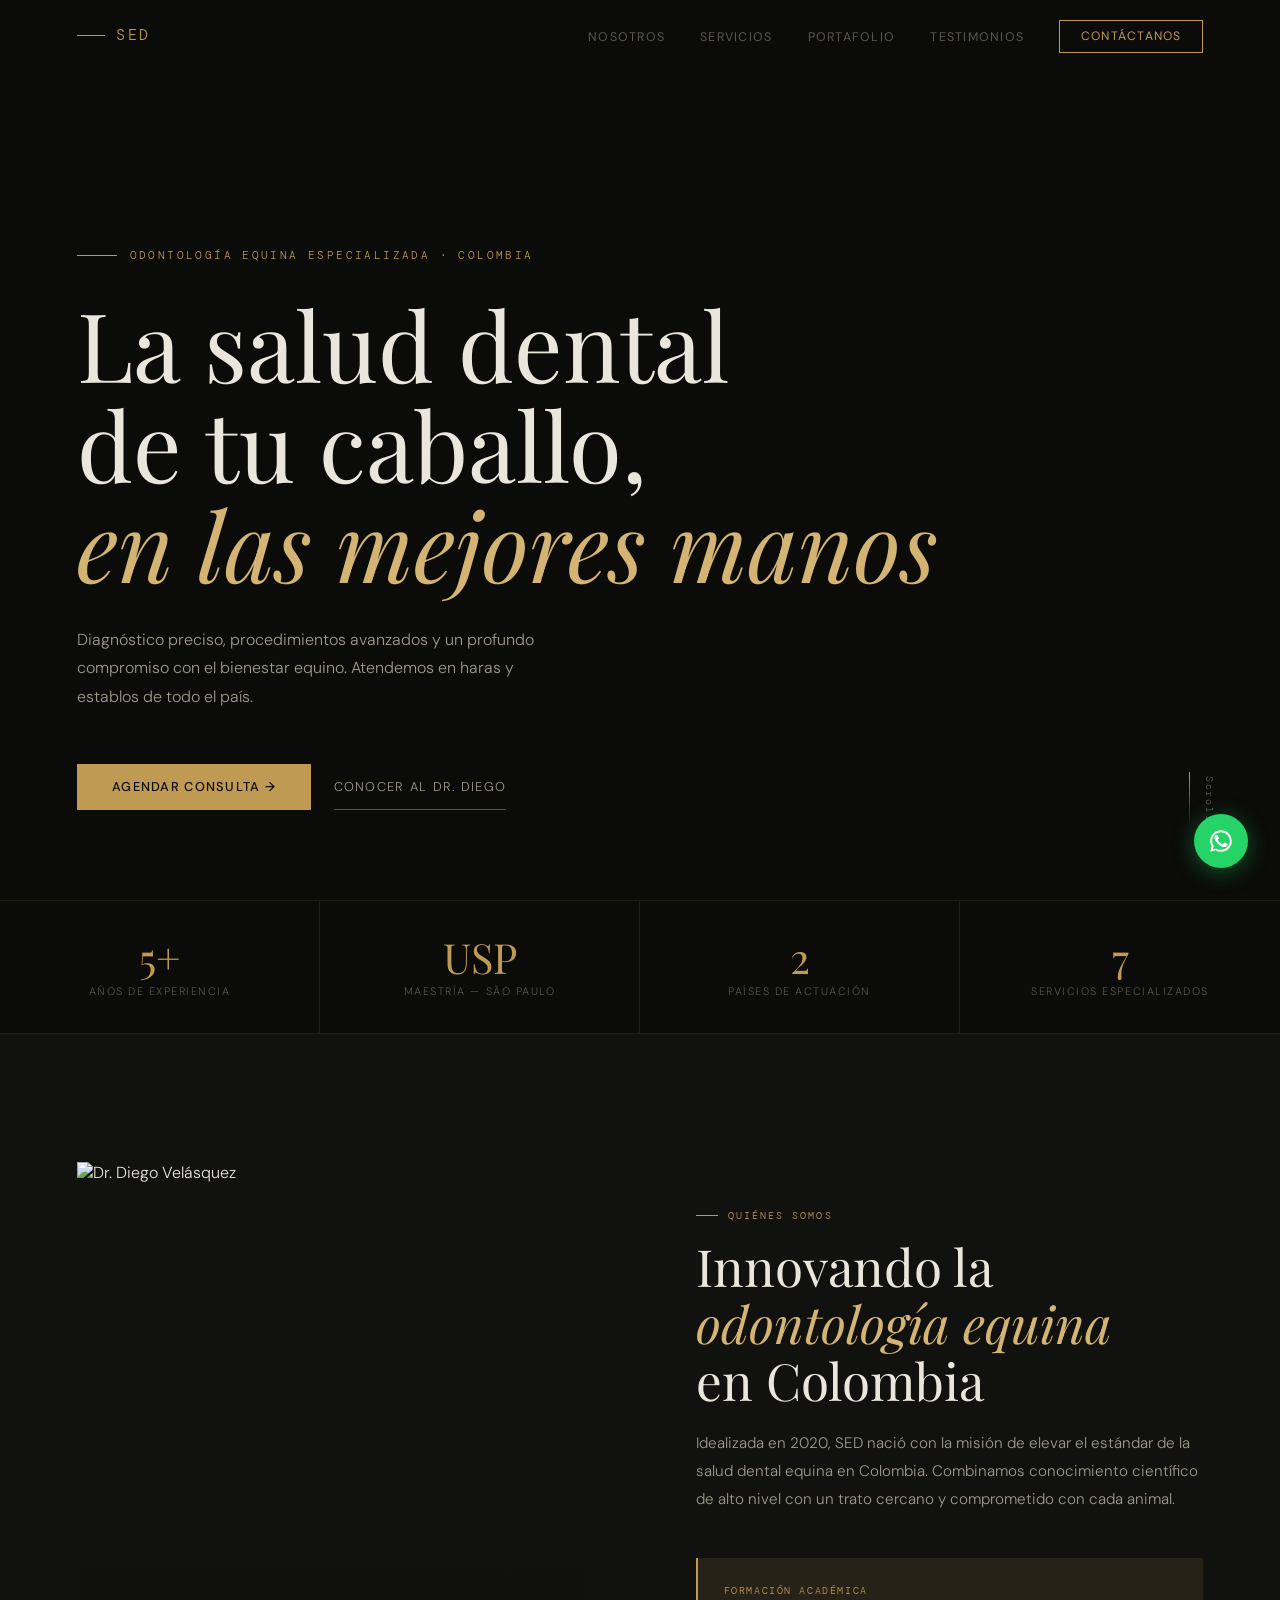
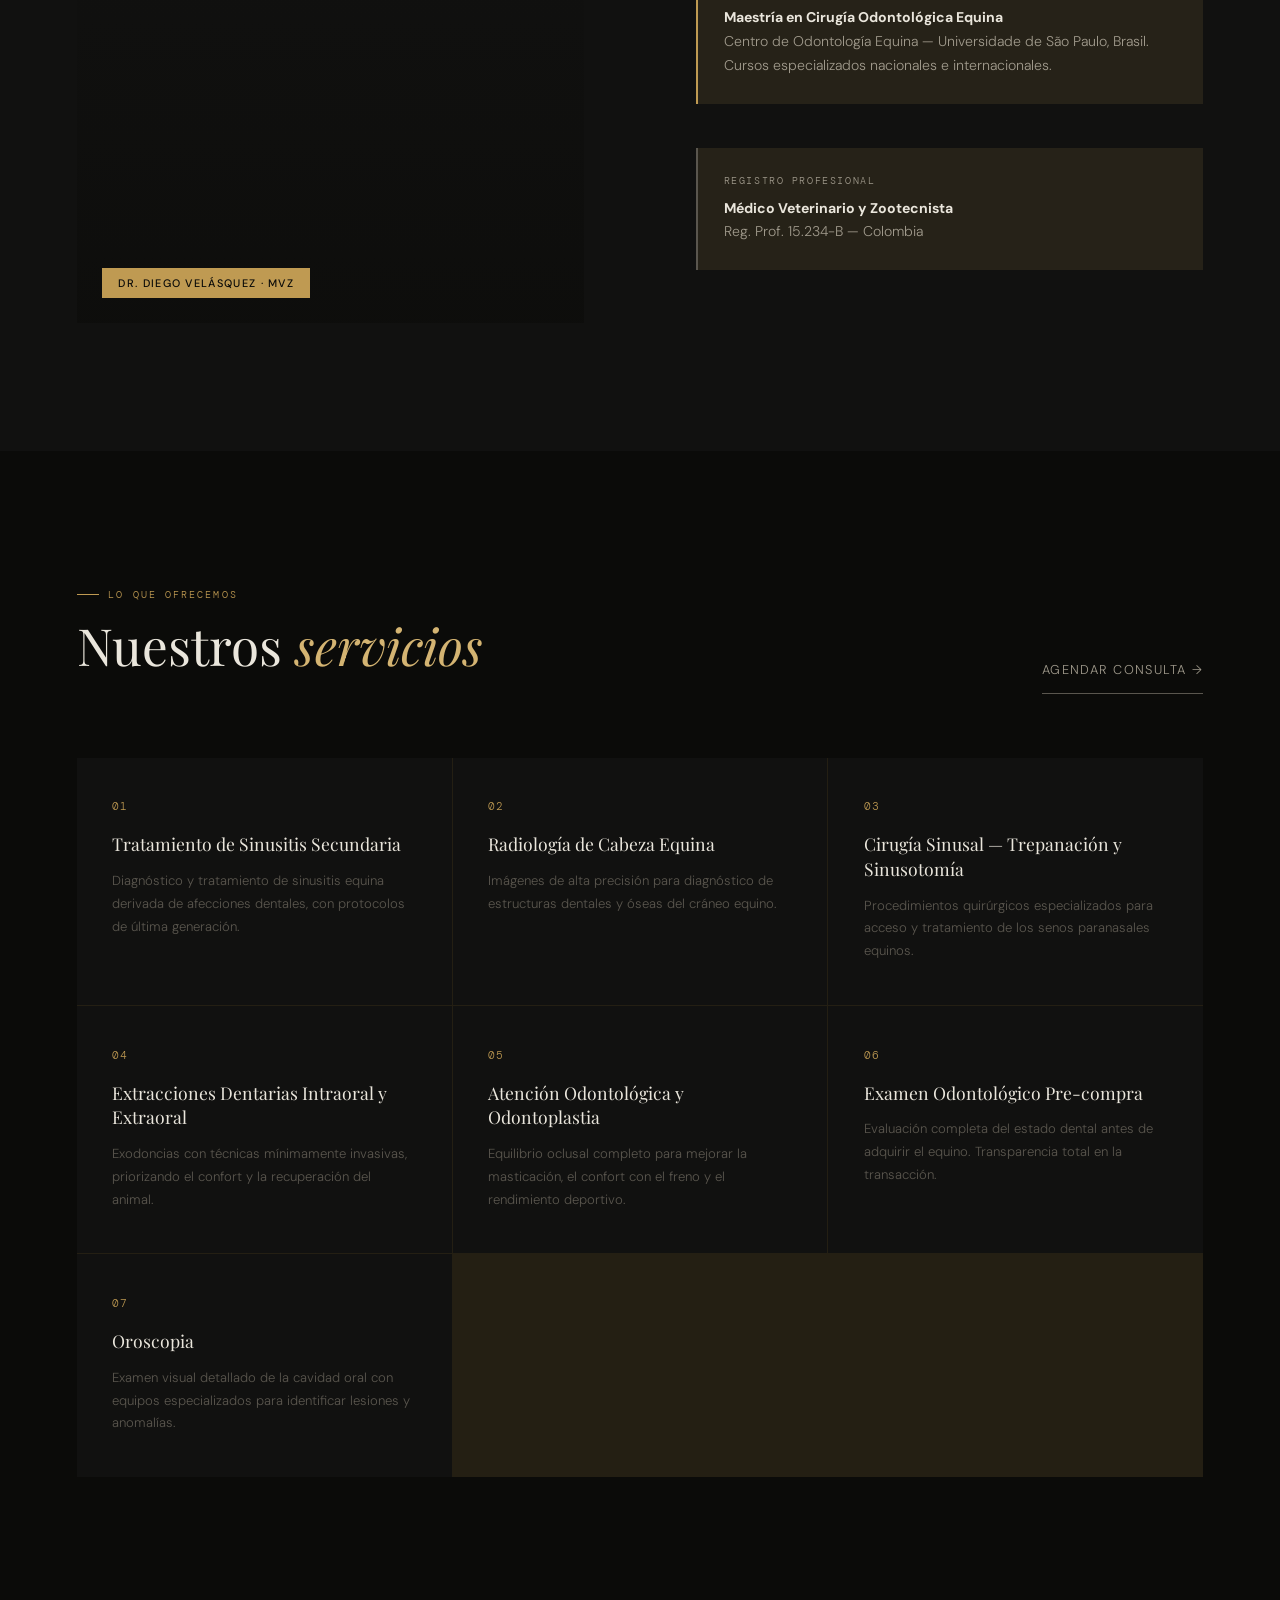
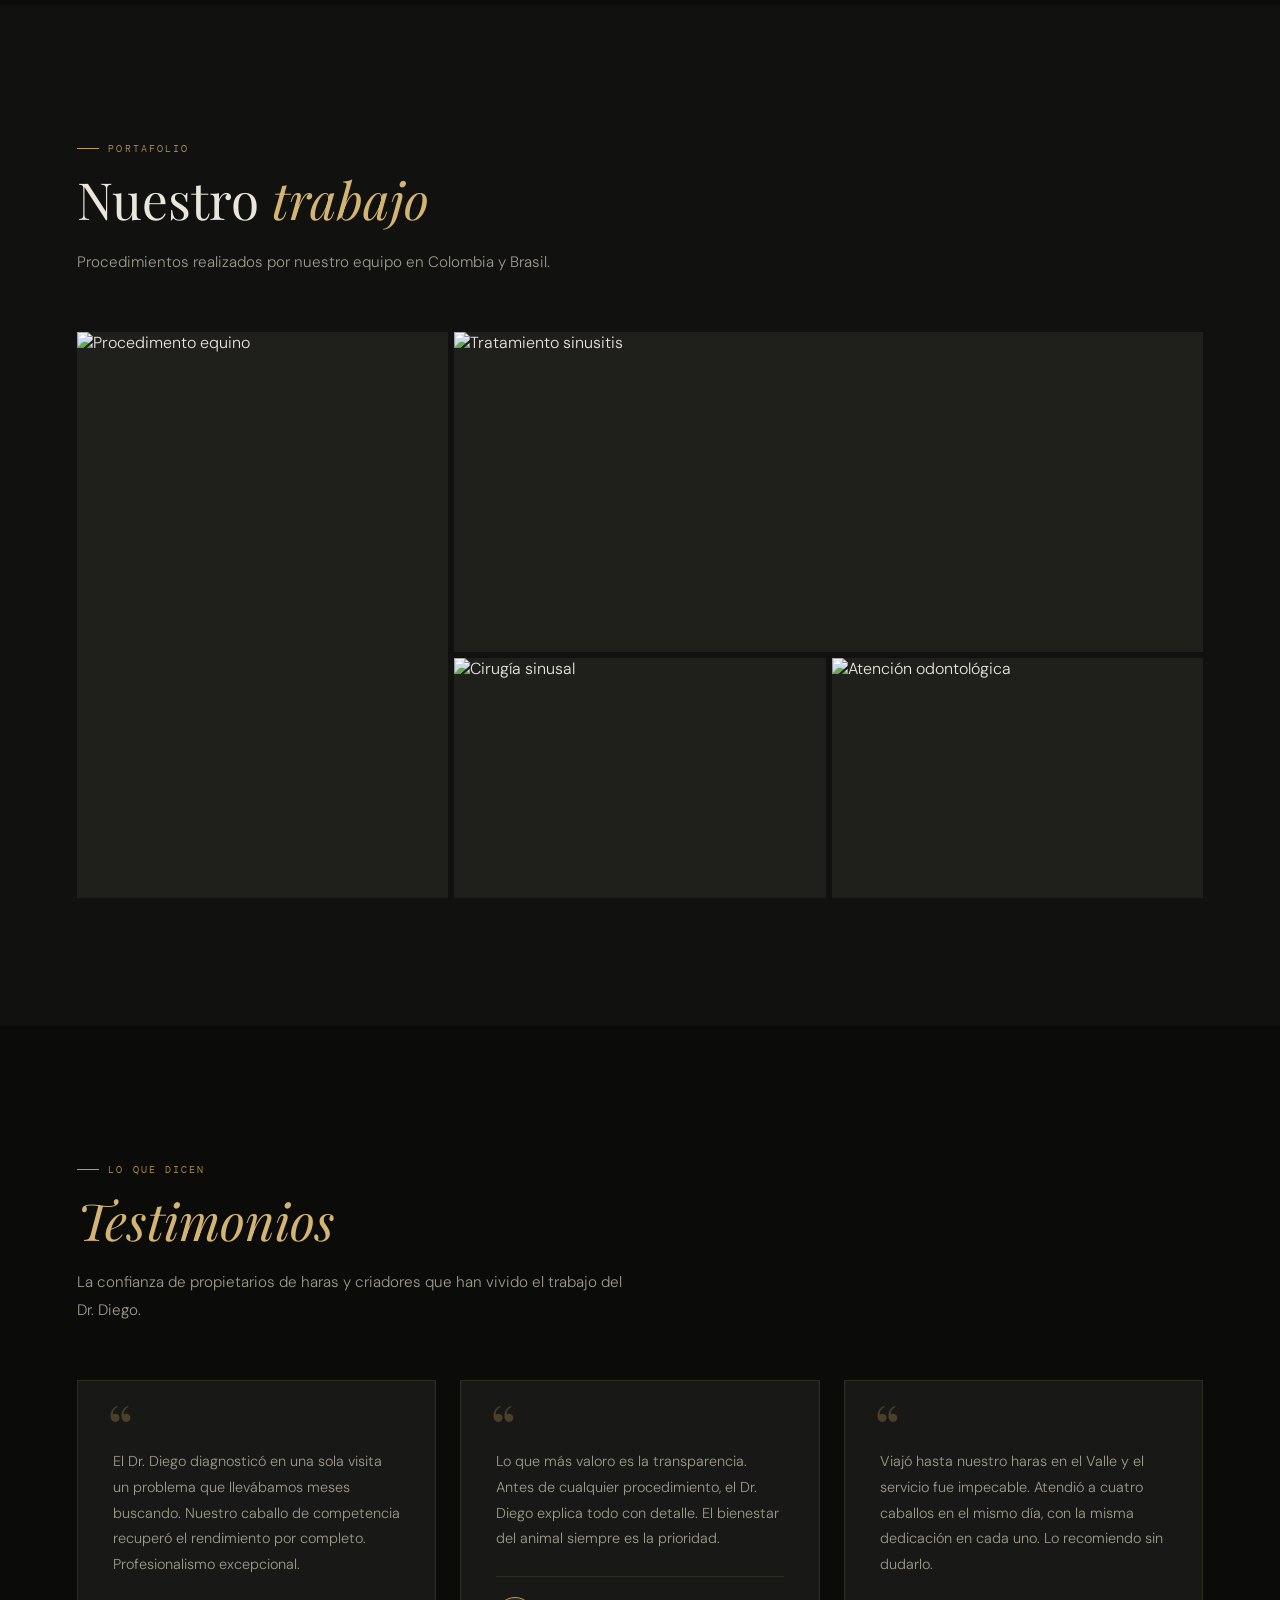
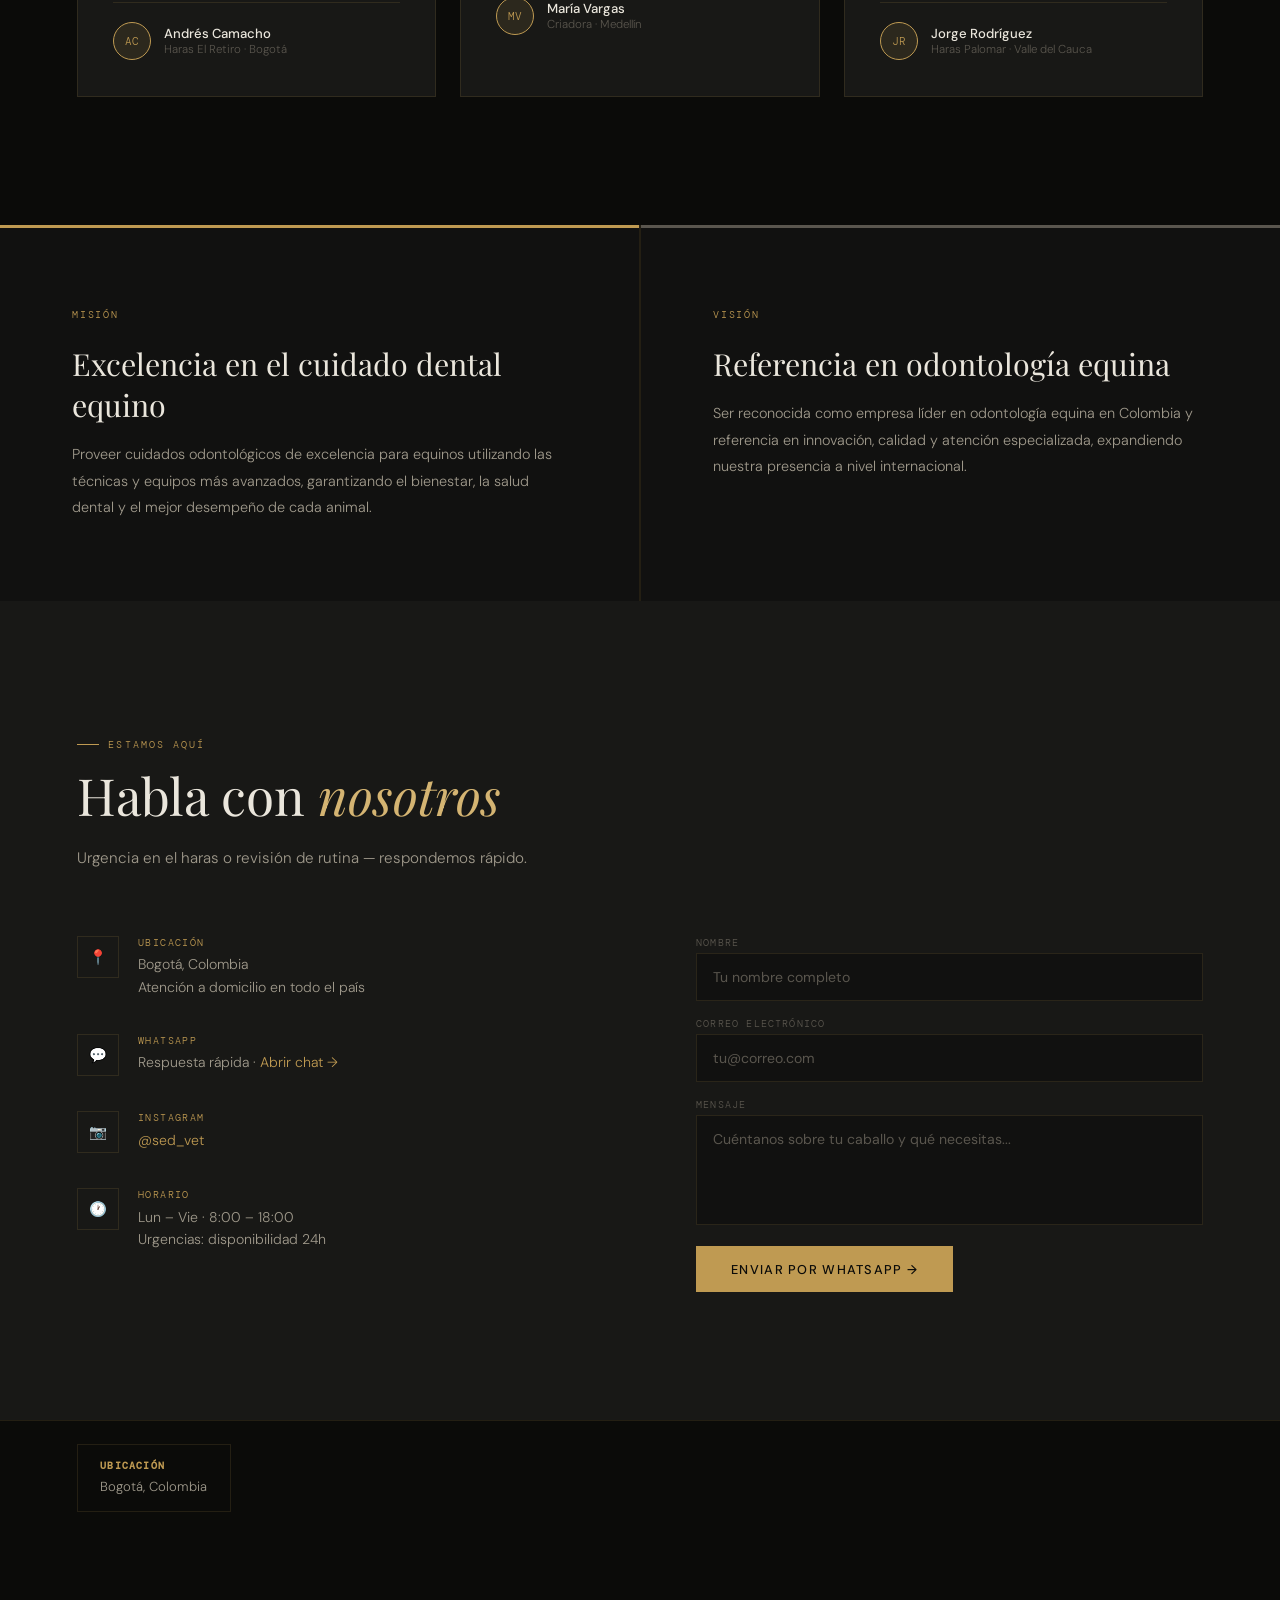
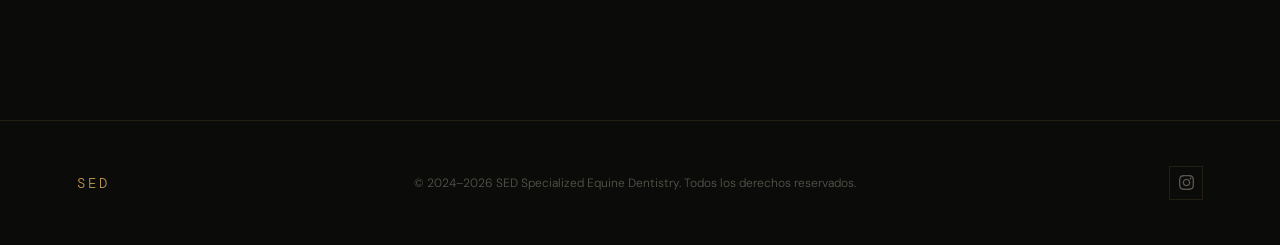
==== index.html.html @ 13134046 "Add files via upload" ====
<!DOCTYPE html>
<html lang="es">
<head>
<meta charset="UTF-8">
<meta name="viewport" content="width=device-width, initial-scale=1.0">
<title>SED | Odontología Equina Especializada en Colombia</title>
<meta name="description" content="SED Specialized Equine Dentistry — líderes en odontología equina en Colombia. Dr. Diego Velásquez, Maestría en Cirugía Odontológica Equina, USP.">
<link rel="preconnect" href="https://fonts.googleapis.com">
<link href="https://fonts.googleapis.com/css2?family=Playfair+Display:ital,wght@0,400;0,500;1,400;1,500&family=DM+Sans:wght@300;400;500&family=DM+Mono:wght@400&display=swap" rel="stylesheet">
<style>
*,*::before,*::after{margin:0;padding:0;box-sizing:border-box}
:root{
  --gold:#BF9A52;
  --gold-light:#D4B472;
  --gold-pale:rgba(191,154,82,0.12);
  --gold-pale2:rgba(191,154,82,0.06);
  --dark:#0B0B09;
  --dark2:#111110;
  --dark3:#181816;
  --dark4:#1F1F1C;
  --ink:#EAE6DC;
  --ink-mid:#A09A8C;
  --ink-dim:#5A564E;
  --line:rgba(191,154,82,0.14);
}
html{scroll-behavior:smooth}
body{background:var(--dark);color:var(--ink);font-family:'DM Sans',sans-serif;font-weight:300;overflow-x:hidden}
::-webkit-scrollbar{width:3px}
::-webkit-scrollbar-track{background:var(--dark)}
::-webkit-scrollbar-thumb{background:var(--gold)}

/* NAV */
nav{position:fixed;top:0;left:0;right:0;z-index:100;display:flex;align-items:center;justify-content:space-between;padding:0 6vw;height:70px;transition:all .4s}
nav.scrolled{background:rgba(11,11,9,.96);border-bottom:1px solid var(--line)}
.nav-logo{font-family:'DM Mono',monospace;font-size:.95rem;letter-spacing:.18em;color:var(--gold);text-decoration:none;display:flex;align-items:center;gap:.7rem}
.nav-logo::before{content:'';width:28px;height:1px;background:var(--gold)}
.nav-links{display:flex;gap:2.2rem;list-style:none}
.nav-links a{text-decoration:none;color:var(--ink-dim);font-size:.78rem;letter-spacing:.1em;text-transform:uppercase;font-weight:400;transition:color .2s;position:relative}
.nav-links a:hover{color:var(--ink)}
.nav-cta{border:1px solid var(--gold);color:var(--gold)!important;padding:.45rem 1.3rem;font-size:.76rem!important}
.nav-cta:hover{background:var(--gold)!important;color:var(--dark)!important}

/* HERO */
#hero{min-height:100vh;display:flex;flex-direction:column;justify-content:flex-end;padding:0 6vw 10vh;position:relative;overflow:hidden}
.hero-bg{position:absolute;inset:0;background:
  linear-gradient(to bottom,rgba(11,11,9,.2) 0%,rgba(11,11,9,.55) 50%,var(--dark) 100%),
  url('https://images.unsplash.com/photo-1553284965-83fd3e82fa5a?w=1800&q=80') center/cover no-repeat}
.hero-eyebrow{display:flex;align-items:center;gap:.8rem;font-family:'DM Mono',monospace;font-size:.68rem;letter-spacing:.22em;text-transform:uppercase;color:var(--gold);margin-bottom:2rem;opacity:0;animation:up .9s .3s forwards}
.hero-eyebrow span{width:40px;height:1px;background:var(--gold)}
.hero-h1{font-family:'Playfair Display',serif;font-size:clamp(3.2rem,7.5vw,7rem);font-weight:400;line-height:1.04;color:var(--ink);margin-bottom:2rem;opacity:0;animation:up .9s .5s forwards}
.hero-h1 em{font-style:italic;color:var(--gold-light)}
.hero-p{max-width:480px;font-size:1rem;color:var(--ink-mid);line-height:1.8;margin-bottom:3.2rem;font-weight:300;opacity:0;animation:up .9s .7s forwards}
.hero-btns{display:flex;gap:1.4rem;align-items:center;opacity:0;animation:up .9s .9s forwards}
.btn-fill{display:inline-flex;align-items:center;gap:.6rem;background:var(--gold);color:var(--dark);padding:.9rem 2.2rem;font-size:.8rem;letter-spacing:.1em;text-transform:uppercase;font-weight:500;text-decoration:none;transition:background .2s,transform .2s}
.btn-fill:hover{background:var(--gold-light);transform:translateY(-2px)}
.btn-line{color:var(--ink-mid);font-size:.8rem;letter-spacing:.1em;text-transform:uppercase;text-decoration:none;padding:.9rem 0;border-bottom:1px solid var(--ink-dim);transition:color .2s,border-color .2s}
.btn-line:hover{color:var(--gold);border-color:var(--gold)}
.hero-index{position:absolute;right:5vw;bottom:8vh;display:flex;flex-direction:column;align-items:center;gap:.8rem;font-family:'DM Mono',monospace;font-size:.6rem;letter-spacing:.18em;color:var(--ink-dim);writing-mode:vertical-rl;opacity:0;animation:fade 1s 1.3s forwards}
.hero-index::after{content:'';width:1px;height:56px;background:linear-gradient(to bottom,var(--gold),transparent)}

/* STATS */
.stats{display:grid;grid-template-columns:repeat(4,1fr);border-top:1px solid var(--line);border-bottom:1px solid var(--line)}
.stat{padding:2.2rem 2rem;border-right:1px solid var(--line);text-align:center;transition:background .3s}
.stat:last-child{border-right:none}
.stat:hover{background:var(--dark3)}
.stat-n{font-family:'Playfair Display',serif;font-size:2.6rem;font-weight:400;color:var(--gold);line-height:1;margin-bottom:.4rem}
.stat-l{font-size:.68rem;letter-spacing:.14em;text-transform:uppercase;color:var(--ink-dim)}

/* SECTION UTIL */
.tag{display:inline-flex;align-items:center;gap:.6rem;font-family:'DM Mono',monospace;font-size:.65rem;letter-spacing:.2em;text-transform:uppercase;color:var(--gold);margin-bottom:1rem}
.tag::before{content:'';width:22px;height:1px;background:var(--gold)}
.title{font-family:'Playfair Display',serif;font-size:clamp(2rem,4vw,3.4rem);font-weight:400;line-height:1.12;color:var(--ink);margin-bottom:1.2rem}
.title em{font-style:italic;color:var(--gold-light)}
.body-text{font-size:.95rem;color:var(--ink-mid);line-height:1.85;max-width:560px}

/* SOBRE */
#sobre{display:grid;grid-template-columns:1fr 1fr;gap:7rem;align-items:center;padding:8rem 6vw;background:var(--dark2)}
.img-frame{position:relative;aspect-ratio:2/3;overflow:hidden}
.img-frame img{width:100%;height:100%;object-fit:cover;filter:saturate(80%);transition:transform .7s,filter .7s}
.img-frame:hover img{transform:scale(1.04);filter:saturate(100%)}
.img-frame::after{content:'';position:absolute;inset:0;background:linear-gradient(to top,rgba(11,11,9,.6),transparent 55%)}
.img-badge{position:absolute;bottom:1.6rem;left:1.6rem;z-index:1;background:var(--gold);color:var(--dark);padding:.5rem 1rem;font-size:.68rem;font-weight:500;letter-spacing:.12em;text-transform:uppercase}
.sobre-text{padding:1rem 0}
.cred{margin-top:2.8rem;padding:1.6rem;border-left:2px solid var(--gold);background:var(--gold-pale);margin-bottom:1rem}
.cred-label{font-family:'DM Mono',monospace;font-size:.62rem;letter-spacing:.16em;text-transform:uppercase;color:var(--gold);margin-bottom:.6rem}
.cred p{font-size:.88rem;color:var(--ink-mid);line-height:1.7}
.cred strong{color:var(--ink)}

/* SERVIÇOS */
#servicios{padding:8rem 6vw;background:var(--dark)}
.srv-head{display:flex;justify-content:space-between;align-items:flex-end;margin-bottom:4rem;flex-wrap:wrap;gap:2rem}
.srv-grid{display:grid;grid-template-columns:repeat(3,1fr);gap:1px;background:var(--line)}
.srv-card{background:var(--dark2);padding:2.6rem 2.2rem;position:relative;overflow:hidden;cursor:default;transition:background .3s}
.srv-card:hover{background:var(--dark3)}
.srv-card::before{content:'';position:absolute;top:0;left:0;right:0;height:1px;background:linear-gradient(to right,var(--gold),transparent);transform:scaleX(0);transform-origin:left;transition:transform .5s}
.srv-card:hover::before{transform:scaleX(1)}
.srv-num{font-family:'DM Mono',monospace;font-size:.7rem;color:var(--gold);margin-bottom:1.2rem;letter-spacing:.12em}
.srv-name{font-family:'Playfair Display',serif;font-size:1.1rem;font-weight:400;color:var(--ink);line-height:1.4;margin-bottom:.8rem}
.srv-desc{font-size:.82rem;color:var(--ink-dim);line-height:1.75}

/* GALERIA */
#galeria{padding:8rem 6vw;background:var(--dark2)}
.gal-grid{display:grid;grid-template-columns:repeat(3,1fr);grid-template-rows:320px 240px;gap:6px;margin-top:3.5rem}
.g1{grid-column:span 1;grid-row:span 2}
.g2{grid-column:span 2}
.g3{grid-column:span 1}
.g4{grid-column:span 1}
.g5{display:none}
.gal-item{overflow:hidden;position:relative;background:var(--dark4)}
.gal-item img{width:100%;height:100%;object-fit:cover;filter:saturate(75%);transition:transform .7s,filter .7s}
.gal-item:hover img{transform:scale(1.06);filter:saturate(100%)}
.gal-item::after{content:'';position:absolute;inset:0;background:linear-gradient(to top,rgba(11,11,9,.35),transparent 60%);opacity:0;transition:opacity .4s}
.gal-item:hover::after{opacity:1}

/* DEPOIMENTOS */
#testimonios{padding:8rem 6vw;background:var(--dark)}
.testi-grid{display:grid;grid-template-columns:repeat(3,1fr);gap:1.5rem;margin-top:3.5rem}
.testi-card{background:var(--dark3);border:1px solid var(--line);padding:2.2rem;position:relative}
.testi-card::before{content:'\201C';font-family:'Playfair Display',serif;font-size:4rem;color:var(--gold);opacity:.3;position:absolute;top:.8rem;left:1.8rem;line-height:1}
.testi-text{font-size:.9rem;color:var(--ink-mid);line-height:1.8;margin-bottom:1.5rem;padding-top:2rem}
.testi-author{display:flex;align-items:center;gap:.8rem;border-top:1px solid var(--line);padding-top:1.2rem}
.testi-avatar{width:38px;height:38px;border-radius:50%;background:var(--gold-pale);border:1px solid var(--gold);display:flex;align-items:center;justify-content:center;font-family:'DM Mono',monospace;font-size:.7rem;color:var(--gold);flex-shrink:0}
.testi-name{font-size:.82rem;color:var(--ink);font-weight:500}
.testi-role{font-size:.72rem;color:var(--ink-dim)}

/* MISSÃO VISÃO */
#mision{display:grid;grid-template-columns:1fr 1fr;gap:2px;background:var(--line)}
.mv{padding:5rem 4.5rem;background:var(--dark2)}
.mv-tag{font-family:'DM Mono',monospace;font-size:.62rem;letter-spacing:.18em;text-transform:uppercase;color:var(--gold);margin-bottom:1.4rem}
.mv-title{font-family:'Playfair Display',serif;font-size:1.9rem;font-weight:400;color:var(--ink);margin-bottom:1rem}
.mv-text{font-size:.9rem;color:var(--ink-mid);line-height:1.85}
.mv:first-child{border-top:3px solid var(--gold)}
.mv:last-child{border-top:3px solid var(--ink-dim)}

/* CONTATO */
#contacto{padding:8rem 6vw;background:var(--dark3)}
.contact-grid{display:grid;grid-template-columns:1fr 1fr;gap:7rem;margin-top:4rem}
.ci-list{display:flex;flex-direction:column;gap:2.2rem}
.ci{display:flex;gap:1.2rem;align-items:flex-start}
.ci-icon{width:42px;height:42px;flex-shrink:0;border:1px solid var(--line);display:flex;align-items:center;justify-content:center;font-size:.9rem}
.ci-label{font-family:'DM Mono',monospace;font-size:.62rem;letter-spacing:.14em;text-transform:uppercase;color:var(--gold);margin-bottom:.3rem}
.ci-val{font-size:.88rem;color:var(--ink-mid);line-height:1.6}
.ci-val a{color:var(--gold);text-decoration:none}
.cf{display:flex;flex-direction:column;gap:1rem}
.fl{font-family:'DM Mono',monospace;font-size:.62rem;letter-spacing:.12em;text-transform:uppercase;color:var(--ink-dim);margin-bottom:.3rem;display:block}
input.fi,textarea.ft{width:100%;background:var(--dark2);border:1px solid var(--line);color:var(--ink);font-family:'DM Sans',sans-serif;font-size:.88rem;padding:.85rem 1rem;outline:none;transition:border-color .2s;resize:none}
input.fi:focus,textarea.ft:focus{border-color:var(--gold)}
textarea.ft{min-height:110px}
::placeholder{color:var(--ink-dim)}

/* MAPA */
.mapa{height:300px;overflow:hidden;position:relative;border-top:1px solid var(--line)}
.mapa iframe{width:100%;height:100%;border:none;filter:grayscale(90%) invert(90%) contrast(80%)}
.mapa-card{position:absolute;top:1.4rem;left:6vw;background:var(--dark);border:1px solid var(--line);padding:.9rem 1.4rem}
.mapa-card strong{font-family:'DM Mono',monospace;font-size:.62rem;letter-spacing:.12em;text-transform:uppercase;color:var(--gold);display:block;margin-bottom:.2rem}
.mapa-card span{font-size:.82rem;color:var(--ink-mid)}

/* FOOTER */
footer{background:var(--dark);border-top:1px solid var(--line);padding:2.8rem 6vw;display:flex;align-items:center;justify-content:space-between;flex-wrap:wrap;gap:1.5rem}
.ft-logo{font-family:'DM Mono',monospace;font-size:.9rem;letter-spacing:.2em;color:var(--gold)}
.ft-copy{font-size:.75rem;color:var(--ink-dim)}
.ft-social a{width:34px;height:34px;border:1px solid var(--line);display:inline-flex;align-items:center;justify-content:center;color:var(--ink-dim);text-decoration:none;font-size:.85rem;margin-left:.6rem;transition:border-color .2s,color .2s}
.ft-social a:hover{border-color:var(--gold);color:var(--gold)}

/* WA FLOAT */
.wa{position:fixed;bottom:2rem;right:2rem;z-index:200;width:54px;height:54px;background:#25D366;border-radius:50%;display:flex;align-items:center;justify-content:center;text-decoration:none;box-shadow:0 4px 22px rgba(37,211,102,.38);transition:transform .2s;animation:pulse 3.5s infinite}
.wa:hover{transform:scale(1.1)}
.wa svg{width:26px;height:26px;fill:#fff}

/* REVEAL */
.r{opacity:0;transform:translateY(28px);transition:opacity .75s,transform .75s}
.r.on{opacity:1;transform:translateY(0)}

/* ANIMS */
@keyframes up{from{opacity:0;transform:translateY(22px)}to{opacity:1;transform:translateY(0)}}
@keyframes fade{from{opacity:0}to{opacity:1}}
@keyframes pulse{0%,100%{box-shadow:0 4px 22px rgba(37,211,102,.38)}50%{box-shadow:0 4px 32px rgba(37,211,102,.6)}}

/* MOBILE */
@media(max-width:768px){
  #sobre,#mision,.contact-grid,.testi-grid{grid-template-columns:1fr}
  .stats{grid-template-columns:1fr 1fr}
  .stat{border-right:none;border-bottom:1px solid var(--line)}
  .gal-grid{grid-template-columns:1fr 1fr;grid-template-rows:auto}
  .g1,.g2,.g3,.g4{grid-column:span 1;height:180px}
  .nav-links{display:none}
  .hero-h1{font-size:2.8rem}
  footer{flex-direction:column;align-items:flex-start}
  #sobre,#servicios,#galeria,#testimonios,#contacto{padding:5rem 6vw}
  .mv{padding:3.5rem 2.5rem}
}
</style>
</head>
<body>

<nav id="nav">
  <a href="#" class="nav-logo">SED</a>
  <ul class="nav-links">
    <li><a href="#sobre">Nosotros</a></li>
    <li><a href="#servicios">Servicios</a></li>
    <li><a href="#galeria">Portafolio</a></li>
    <li><a href="#testimonios">Testimonios</a></li>
    <li><a href="#contacto" class="nav-cta">Contáctanos</a></li>
  </ul>
</nav>

<section id="hero">
  <div class="hero-bg"></div>
  <div class="hero-eyebrow"><span></span>Odontología Equina Especializada · Colombia</div>
  <h1 class="hero-h1">La salud dental<br>de tu caballo,<br><em>en las mejores manos</em></h1>
  <p class="hero-p">Diagnóstico preciso, procedimientos avanzados y un profundo compromiso con el bienestar equino. Atendemos en haras y establos de todo el país.</p>
  <div class="hero-btns">
    <a href="https://wa.link/wzy3jo" class="btn-fill" target="_blank">Agendar consulta →</a>
    <a href="#sobre" class="btn-line">Conocer al Dr. Diego</a>
  </div>
  <div class="hero-index">Scroll</div>
</section>

<div class="stats">
  <div class="stat r"><div class="stat-n">5+</div><div class="stat-l">Años de experiencia</div></div>
  <div class="stat r"><div class="stat-n">USP</div><div class="stat-l">Maestría — São Paulo</div></div>
  <div class="stat r"><div class="stat-n">2</div><div class="stat-l">Países de actuación</div></div>
  <div class="stat r"><div class="stat-n">7</div><div class="stat-l">Servicios especializados</div></div>
</div>

<section id="sobre">
  <div class="img-frame r">
    <img src="https://sedvet.com.br/wp-content/uploads/2024/10/IMG_5205-1-1024x789.jpg" alt="Dr. Diego Velásquez">
    <div class="img-badge">Dr. Diego Velásquez · MVZ</div>
  </div>
  <div class="sobre-text r">
    <div class="tag">Quiénes somos</div>
    <h2 class="title">Innovando la<br><em>odontología equina</em><br>en Colombia</h2>
    <p class="body-text">Idealizada en 2020, SED nació con la misión de elevar el estándar de la salud dental equina en Colombia. Combinamos conocimiento científico de alto nivel con un trato cercano y comprometido con cada animal.</p>
    <div class="cred">
      <div class="cred-label">Formación Académica</div>
      <p><strong>Maestría en Cirugía Odontológica Equina</strong><br>Centro de Odontología Equina — Universidade de São Paulo, Brasil.<br>Cursos especializados nacionales e internacionales.</p>
    </div>
    <div class="cred" style="border-left-color:var(--ink-dim)">
      <div class="cred-label" style="color:var(--ink-mid)">Registro Profesional</div>
      <p><strong>Médico Veterinario y Zootecnista</strong><br>Reg. Prof. 15.234-B — Colombia</p>
    </div>
  </div>
</section>

<section id="servicios">
  <div class="srv-head">
    <div>
      <div class="tag r">Lo que ofrecemos</div>
      <h2 class="title r">Nuestros <em>servicios</em></h2>
    </div>
    <a href="https://wa.link/wzy3jo" class="btn-line r" target="_blank">Agendar consulta →</a>
  </div>
  <div class="srv-grid r">
    <div class="srv-card">
      <div class="srv-num">01</div>
      <div class="srv-name">Tratamiento de Sinusitis Secundaria</div>
      <div class="srv-desc">Diagnóstico y tratamiento de sinusitis equina derivada de afecciones dentales, con protocolos de última generación.</div>
    </div>
    <div class="srv-card">
      <div class="srv-num">02</div>
      <div class="srv-name">Radiología de Cabeza Equina</div>
      <div class="srv-desc">Imágenes de alta precisión para diagnóstico de estructuras dentales y óseas del cráneo equino.</div>
    </div>
    <div class="srv-card">
      <div class="srv-num">03</div>
      <div class="srv-name">Cirugía Sinusal — Trepanación y Sinusotomía</div>
      <div class="srv-desc">Procedimientos quirúrgicos especializados para acceso y tratamiento de los senos paranasales equinos.</div>
    </div>
    <div class="srv-card">
      <div class="srv-num">04</div>
      <div class="srv-name">Extracciones Dentarias Intraoral y Extraoral</div>
      <div class="srv-desc">Exodoncias con técnicas mínimamente invasivas, priorizando el confort y la recuperación del animal.</div>
    </div>
    <div class="srv-card">
      <div class="srv-num">05</div>
      <div class="srv-name">Atención Odontológica y Odontoplastia</div>
      <div class="srv-desc">Equilibrio oclusal completo para mejorar la masticación, el confort con el freno y el rendimiento deportivo.</div>
    </div>
    <div class="srv-card">
      <div class="srv-num">06</div>
      <div class="srv-name">Examen Odontológico Pre-compra</div>
      <div class="srv-desc">Evaluación completa del estado dental antes de adquirir el equino. Transparencia total en la transacción.</div>
    </div>
    <div class="srv-card">
      <div class="srv-num">07</div>
      <div class="srv-name">Oroscopia</div>
      <div class="srv-desc">Examen visual detallado de la cavidad oral con equipos especializados para identificar lesiones y anomalías.</div>
    </div>
  </div>
</section>

<section id="galeria">
  <div class="tag r">Portafolio</div>
  <h2 class="title r">Nuestro <em>trabajo</em></h2>
  <p class="body-text r">Procedimientos realizados por nuestro equipo en Colombia y Brasil.</p>
  <div class="gal-grid r">
    <div class="gal-item g1">
      <img src="https://sedvet.com.br/wp-content/uploads/2024/10/IMG_5660-1-scaled-1-1024x768.jpg" alt="Procedimento equino">
    </div>
    <div class="gal-item g2">
      <img src="https://sedvet.com.br/wp-content/uploads/2024/10/Tratamiento-de-Simusitis--scaled.jpg" alt="Tratamiento sinusitis">
    </div>
    <div class="gal-item g3">
      <img src="https://sedvet.com.br/wp-content/uploads/2024/10/Cirugia-sinusais-1003x1024.jpg" alt="Cirugía sinusal">
    </div>
    <div class="gal-item g4">
      <img src="https://sedvet.com.br/wp-content/uploads/2024/10/Atendimiento-Odontologico-1-scaled.jpg" alt="Atención odontológica">
    </div>
  </div>
</section>

<section id="testimonios">
  <div class="tag r">Lo que dicen</div>
  <h2 class="title r"><em>Testimonios</em></h2>
  <p class="body-text r">La confianza de propietarios de haras y criadores que han vivido el trabajo del Dr. Diego.</p>
  <div class="testi-grid">
    <div class="testi-card r">
      <p class="testi-text">El Dr. Diego diagnosticó en una sola visita un problema que llevábamos meses buscando. Nuestro caballo de competencia recuperó el rendimiento por completo. Profesionalismo excepcional.</p>
      <div class="testi-author">
        <div class="testi-avatar">AC</div>
        <div><div class="testi-name">Andrés Camacho</div><div class="testi-role">Haras El Retiro · Bogotá</div></div>
      </div>
    </div>
    <div class="testi-card r">
      <p class="testi-text">Lo que más valoro es la transparencia. Antes de cualquier procedimiento, el Dr. Diego explica todo con detalle. El bienestar del animal siempre es la prioridad.</p>
      <div class="testi-author">
        <div class="testi-avatar">MV</div>
        <div><div class="testi-name">María Vargas</div><div class="testi-role">Criadora · Medellín</div></div>
      </div>
    </div>
    <div class="testi-card r">
      <p class="testi-text">Viajó hasta nuestro haras en el Valle y el servicio fue impecable. Atendió a cuatro caballos en el mismo día, con la misma dedicación en cada uno. Lo recomiendo sin dudarlo.</p>
      <div class="testi-author">
        <div class="testi-avatar">JR</div>
        <div><div class="testi-name">Jorge Rodríguez</div><div class="testi-role">Haras Palomar · Valle del Cauca</div></div>
      </div>
    </div>
  </div>
</section>

<section id="mision" style="padding:0">
  <div class="mv r">
    <div class="mv-tag">Misión</div>
    <div class="mv-title">Excelencia en el cuidado dental equino</div>
    <p class="mv-text">Proveer cuidados odontológicos de excelencia para equinos utilizando las técnicas y equipos más avanzados, garantizando el bienestar, la salud dental y el mejor desempeño de cada animal.</p>
  </div>
  <div class="mv r">
    <div class="mv-tag">Visión</div>
    <div class="mv-title">Referencia en odontología equina</div>
    <p class="mv-text">Ser reconocida como empresa líder en odontología equina en Colombia y referencia en innovación, calidad y atención especializada, expandiendo nuestra presencia a nivel internacional.</p>
  </div>
</section>

<section id="contacto">
  <div class="tag r">Estamos aquí</div>
  <h2 class="title r">Habla con <em>nosotros</em></h2>
  <p class="body-text r">Urgencia en el haras o revisión de rutina — respondemos rápido.</p>
  <div class="contact-grid">
    <div class="ci-list r">
      <div class="ci">
        <div class="ci-icon">📍</div>
        <div><div class="ci-label">Ubicación</div><div class="ci-val">Bogotá, Colombia<br>Atención a domicilio en todo el país</div></div>
      </div>
      <div class="ci">
        <div class="ci-icon">💬</div>
        <div><div class="ci-label">WhatsApp</div><div class="ci-val">Respuesta rápida · <a href="https://wa.link/wzy3jo" target="_blank">Abrir chat →</a></div></div>
      </div>
      <div class="ci">
        <div class="ci-icon">📷</div>
        <div><div class="ci-label">Instagram</div><div class="ci-val"><a href="https://www.instagram.com/sed_vet" target="_blank">@sed_vet</a></div></div>
      </div>
      <div class="ci">
        <div class="ci-icon">🕐</div>
        <div><div class="ci-label">Horario</div><div class="ci-val">Lun – Vie · 8:00 – 18:00<br>Urgencias: disponibilidad 24h</div></div>
      </div>
    </div>
    <div class="cf r">
      <div><label class="fl">Nombre</label><input type="text" class="fi" placeholder="Tu nombre completo"></div>
      <div><label class="fl">Correo electrónico</label><input type="email" class="fi" placeholder="tu@correo.com"></div>
      <div><label class="fl">Mensaje</label><textarea class="ft" placeholder="Cuéntanos sobre tu caballo y qué necesitas..."></textarea></div>
      <a href="https://wa.link/wzy3jo" class="btn-fill" target="_blank" style="align-self:flex-start">Enviar por WhatsApp →</a>
    </div>
  </div>
</section>

<div class="mapa">
  <iframe src="https://maps.google.com/maps?q=4.618849,-74.146281&t=m&z=12&output=embed&iwloc=near" allowfullscreen loading="lazy"></iframe>
  <div class="mapa-card"><strong>Ubicación</strong><span>Bogotá, Colombia</span></div>
</div>

<footer>
  <div class="ft-logo">SED</div>
  <div class="ft-copy">© 2024–2026 SED Specialized Equine Dentistry. Todos los derechos reservados.</div>
  <div class="ft-social">
    <a href="https://www.instagram.com/sed_vet" target="_blank" title="Instagram">
      <svg width="15" height="15" fill="currentColor" viewBox="0 0 24 24"><path d="M12 2.163c3.204 0 3.584.012 4.85.07 3.252.148 4.771 1.691 4.919 4.919.058 1.265.069 1.645.069 4.849 0 3.205-.012 3.584-.069 4.849-.149 3.225-1.664 4.771-4.919 4.919-1.266.058-1.644.07-4.85.07-3.204 0-3.584-.012-4.849-.07-3.26-.149-4.771-1.699-4.919-4.92-.058-1.265-.07-1.644-.07-4.849 0-3.204.013-3.583.07-4.849.149-3.227 1.664-4.771 4.919-4.919 1.266-.057 1.645-.069 4.849-.069zm0-2.163c-3.259 0-3.667.014-4.947.072-4.358.2-6.78 2.618-6.98 6.98-.059 1.281-.073 1.689-.073 4.948 0 3.259.014 3.668.072 4.948.2 4.358 2.618 6.78 6.98 6.98 1.281.058 1.689.072 4.948.072 3.259 0 3.668-.014 4.948-.072 4.354-.2 6.782-2.618 6.979-6.98.059-1.28.073-1.689.073-4.948 0-3.259-.014-3.667-.072-4.947-.196-4.354-2.617-6.78-6.979-6.98-1.281-.059-1.69-.073-4.949-.073zm0 5.838c-3.403 0-6.162 2.759-6.162 6.162s2.759 6.163 6.162 6.163 6.162-2.759 6.162-6.163c0-3.403-2.759-6.162-6.162-6.162zm0 10.162c-2.209 0-4-1.79-4-4 0-2.209 1.791-4 4-4s4 1.791 4 4c0 2.21-1.791 4-4 4zm6.406-11.845c-.796 0-1.441.645-1.441 1.44s.645 1.44 1.441 1.44c.795 0 1.439-.645 1.439-1.44s-.644-1.44-1.439-1.44z"/></svg>
    </a>
  </div>
</footer>

<a href="https://wa.link/wzy3jo" class="wa" target="_blank" title="WhatsApp">
  <svg viewBox="0 0 24 24"><path d="M17.472 14.382c-.297-.149-1.758-.867-2.03-.967-.273-.099-.471-.148-.67.15-.197.297-.767.966-.94 1.164-.173.199-.347.223-.644.075-.297-.15-1.255-.463-2.39-1.475-.883-.788-1.48-1.761-1.653-2.059-.173-.297-.018-.458.13-.606.134-.133.298-.347.446-.52.149-.174.198-.298.298-.497.099-.198.05-.371-.025-.52-.075-.149-.669-1.612-.916-2.207-.242-.579-.487-.5-.669-.51-.173-.008-.371-.01-.57-.01-.198 0-.52.074-.792.372-.272.297-1.04 1.016-1.04 2.479 0 1.462 1.065 2.875 1.213 3.074.149.198 2.096 3.2 5.077 4.487.709.306 1.262.489 1.694.625.712.227 1.36.195 1.871.118.571-.085 1.758-.719 2.006-1.413.248-.694.248-1.289.173-1.413-.074-.124-.272-.198-.57-.347z"/><path d="M11.997 2C6.477 2 2 6.477 2 12c0 1.89.525 3.66 1.438 5.168L2 22l4.979-1.404A9.964 9.964 0 0011.997 22C17.522 22 22 17.523 22 12S17.522 2 11.997 2zm0 18.18a8.17 8.17 0 01-4.164-1.14l-.299-.178-3.095.872.833-3.23-.195-.313A8.17 8.17 0 013.82 12c0-4.509 3.668-8.18 8.177-8.18 4.51 0 8.18 3.671 8.18 8.18s-3.67 8.18-8.18 8.18z"/></svg>
</a>

<script>
const nav=document.getElementById('nav');
window.addEventListener('scroll',()=>nav.classList.toggle('scrolled',scrollY>60));
const obs=new IntersectionObserver((es)=>es.forEach((e,i)=>{if(e.isIntersecting){setTimeout(()=>e.target.classList.add('on'),i*90);obs.unobserve(e.target)}}),{threshold:.08});
document.querySelectorAll('.r').forEach(el=>obs.observe(el));
</script>
</body>
</html>
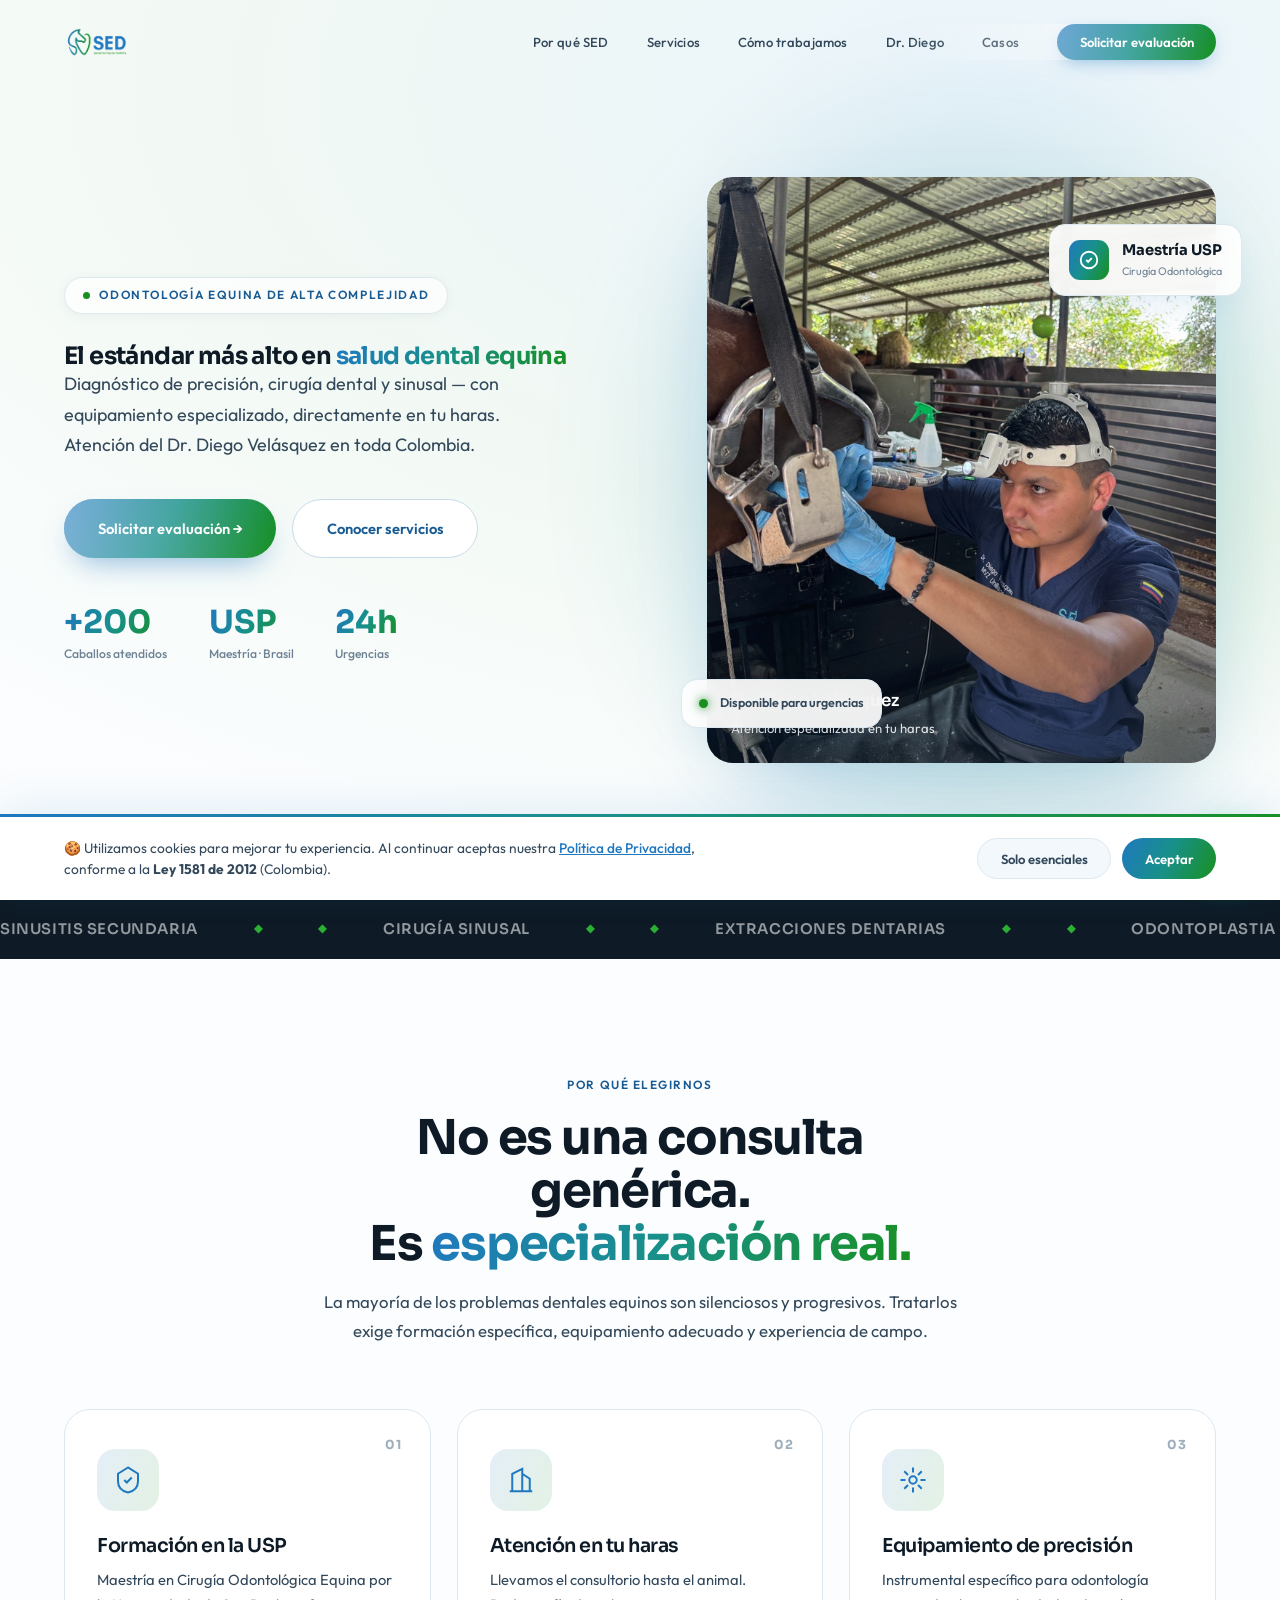
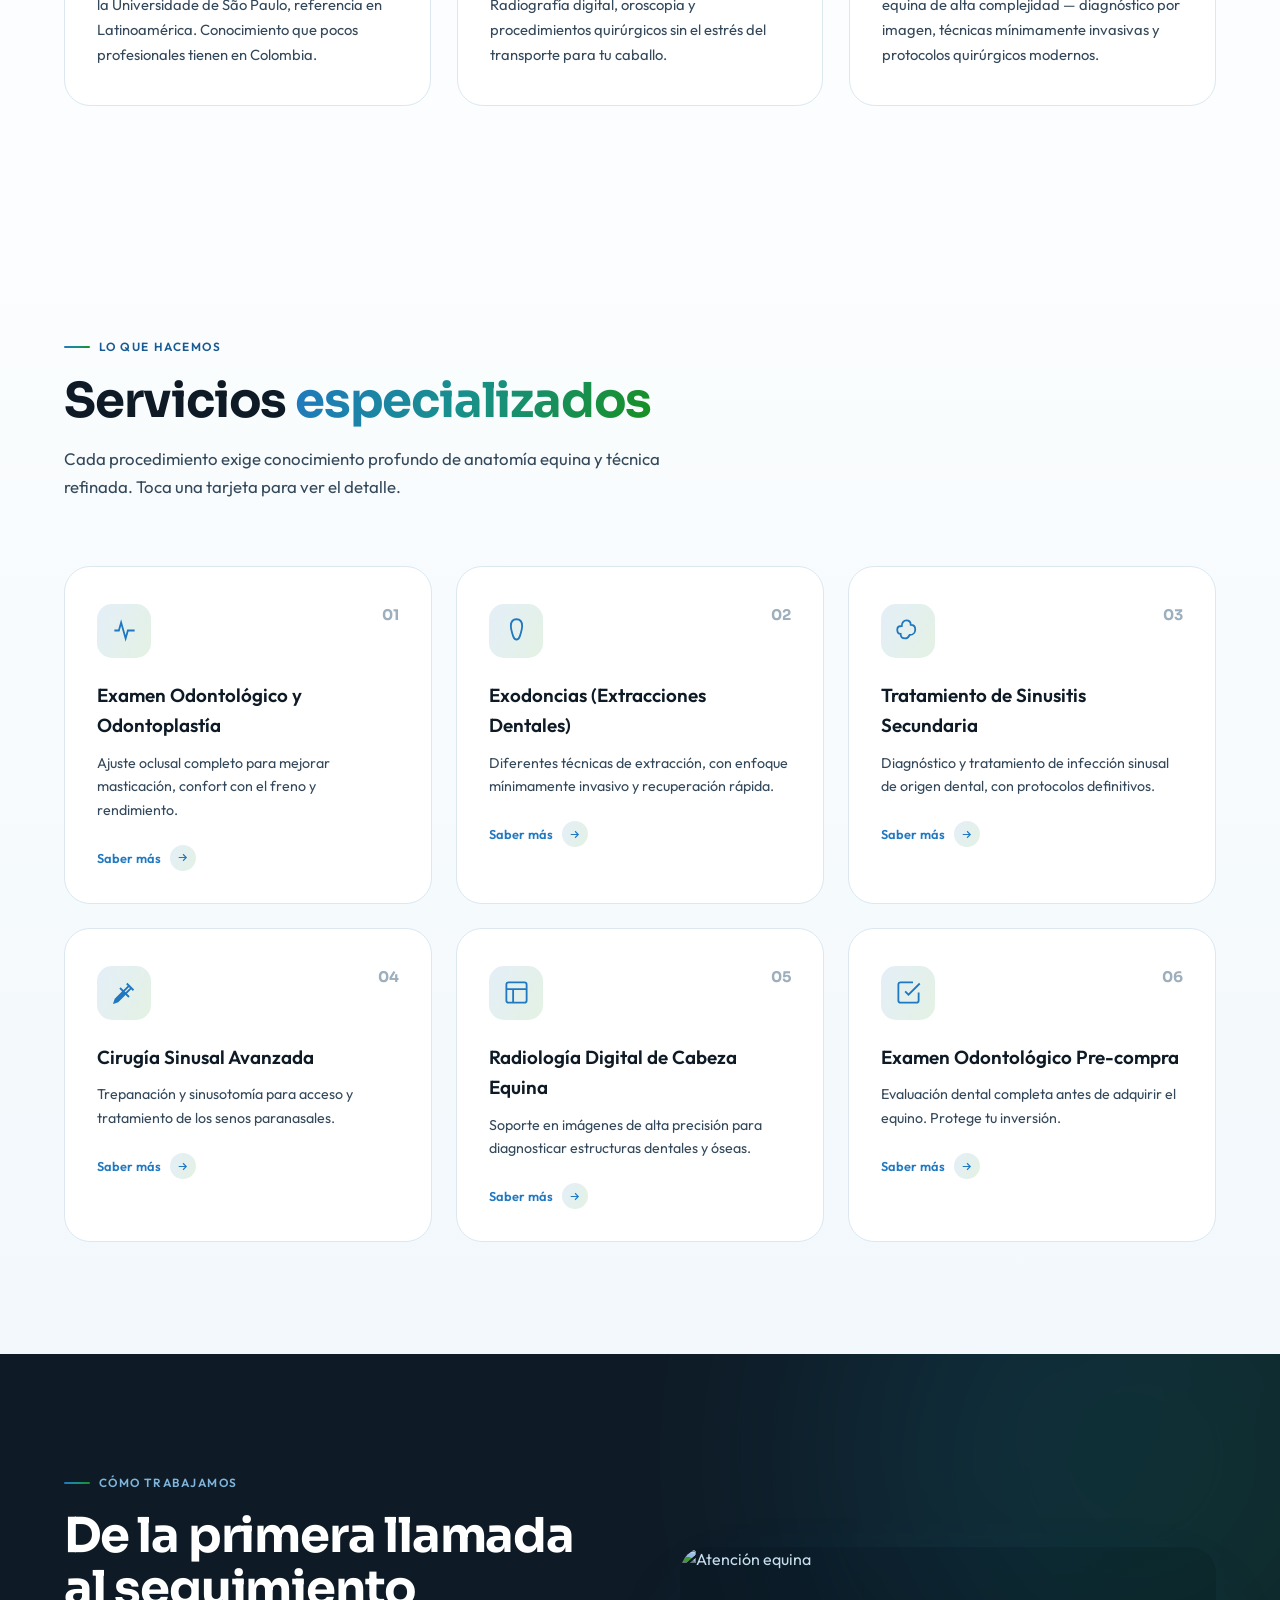
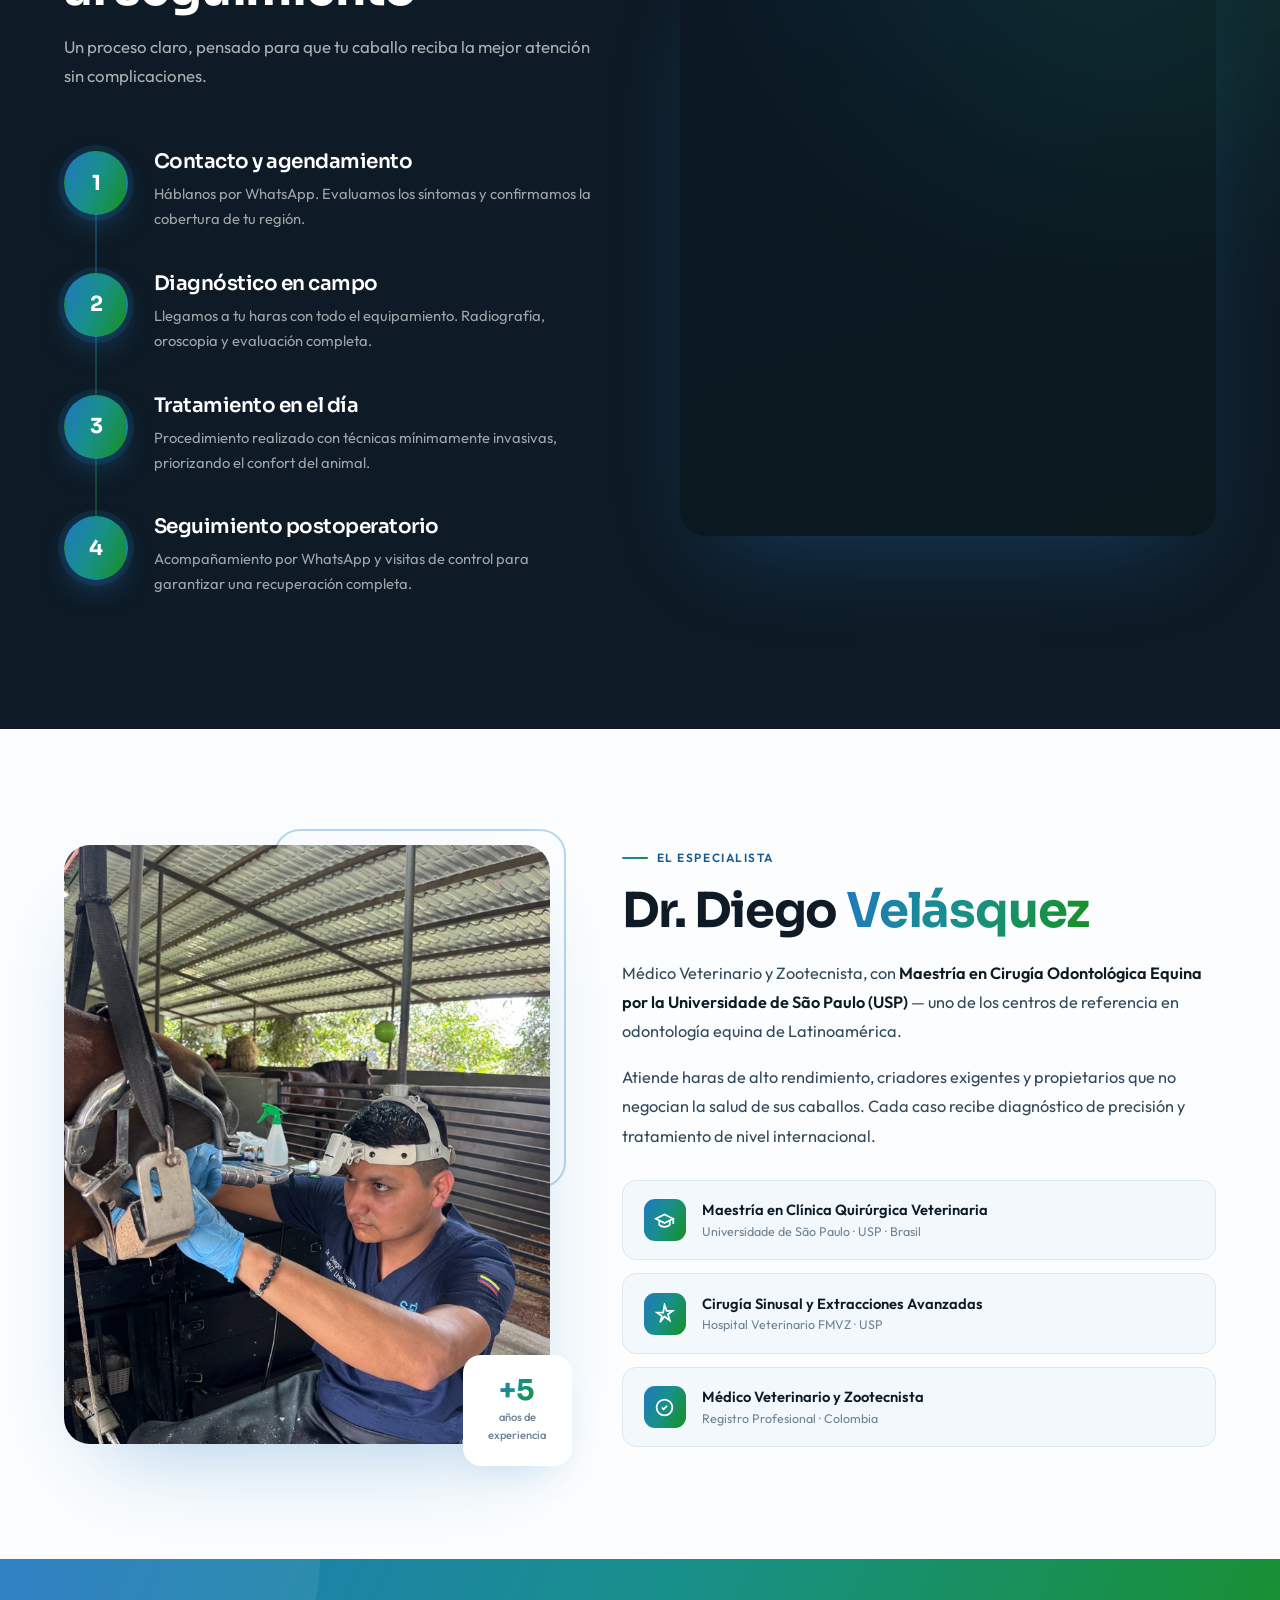
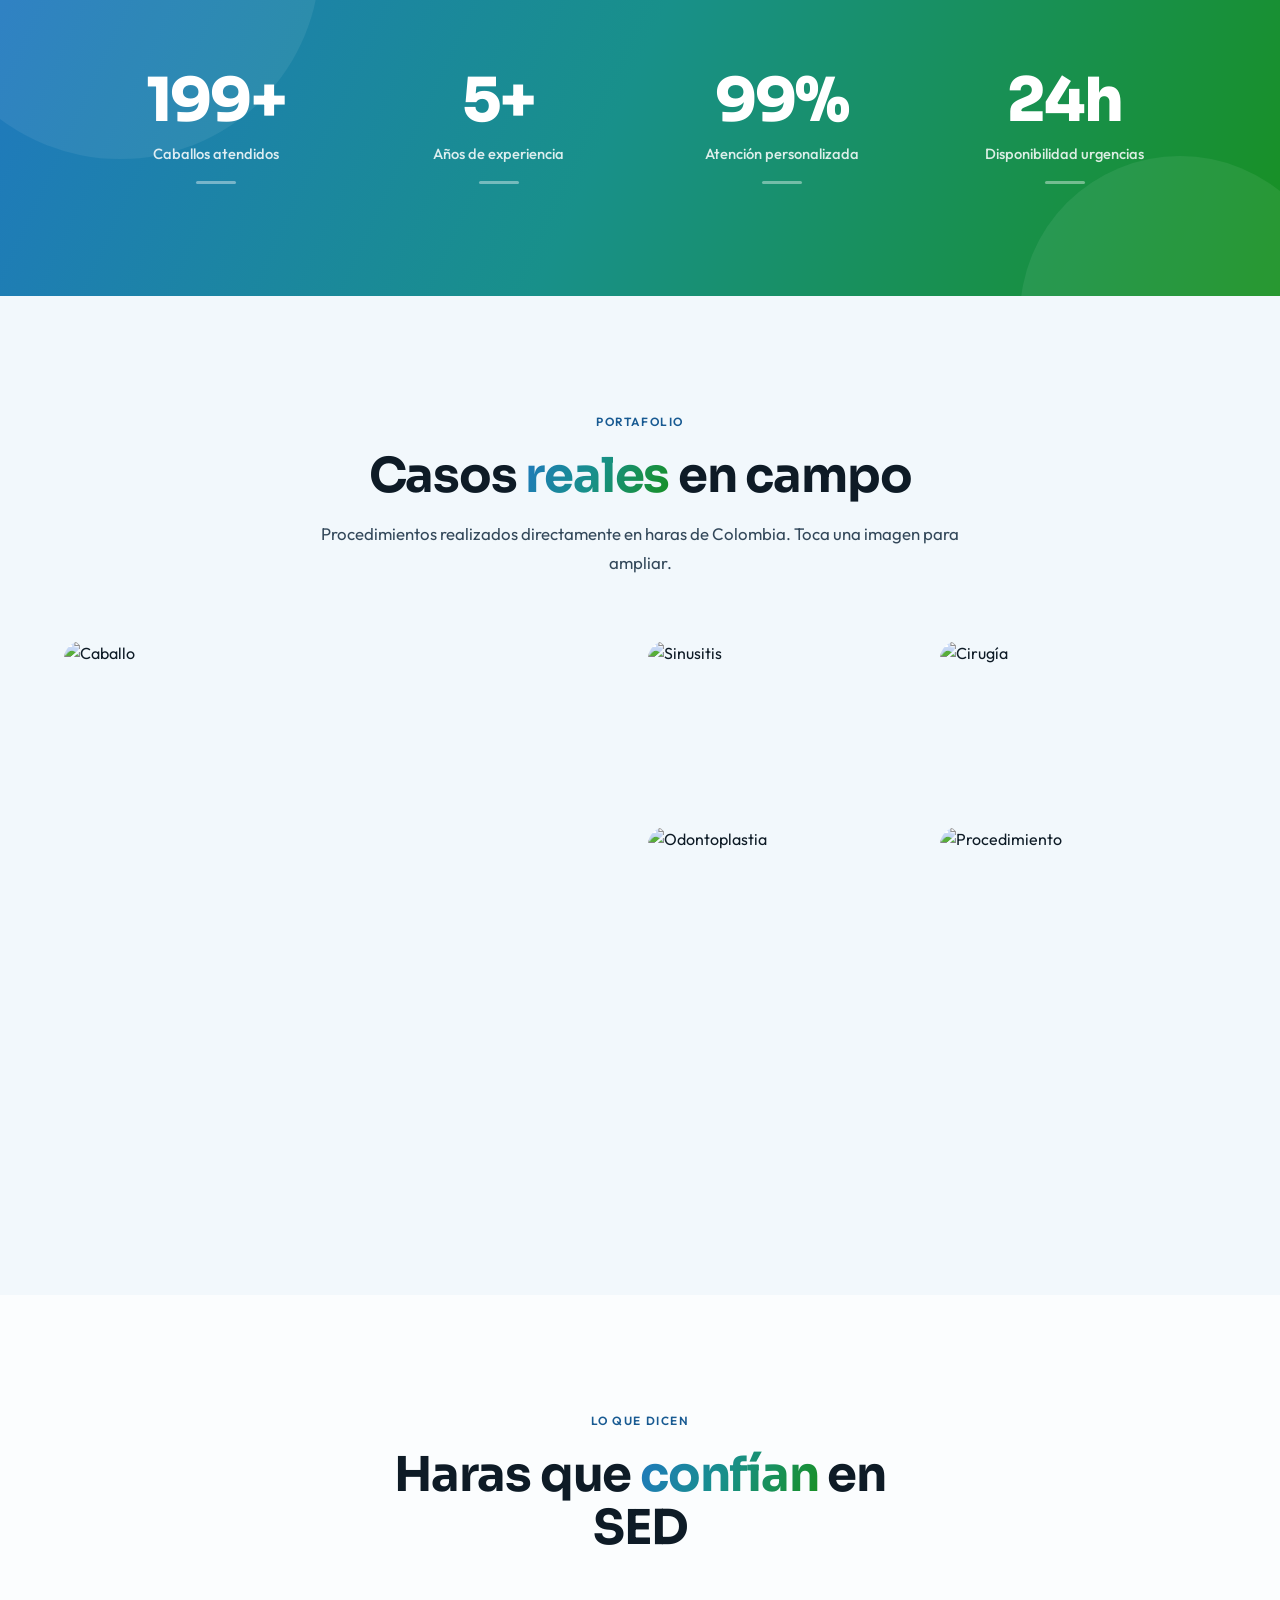
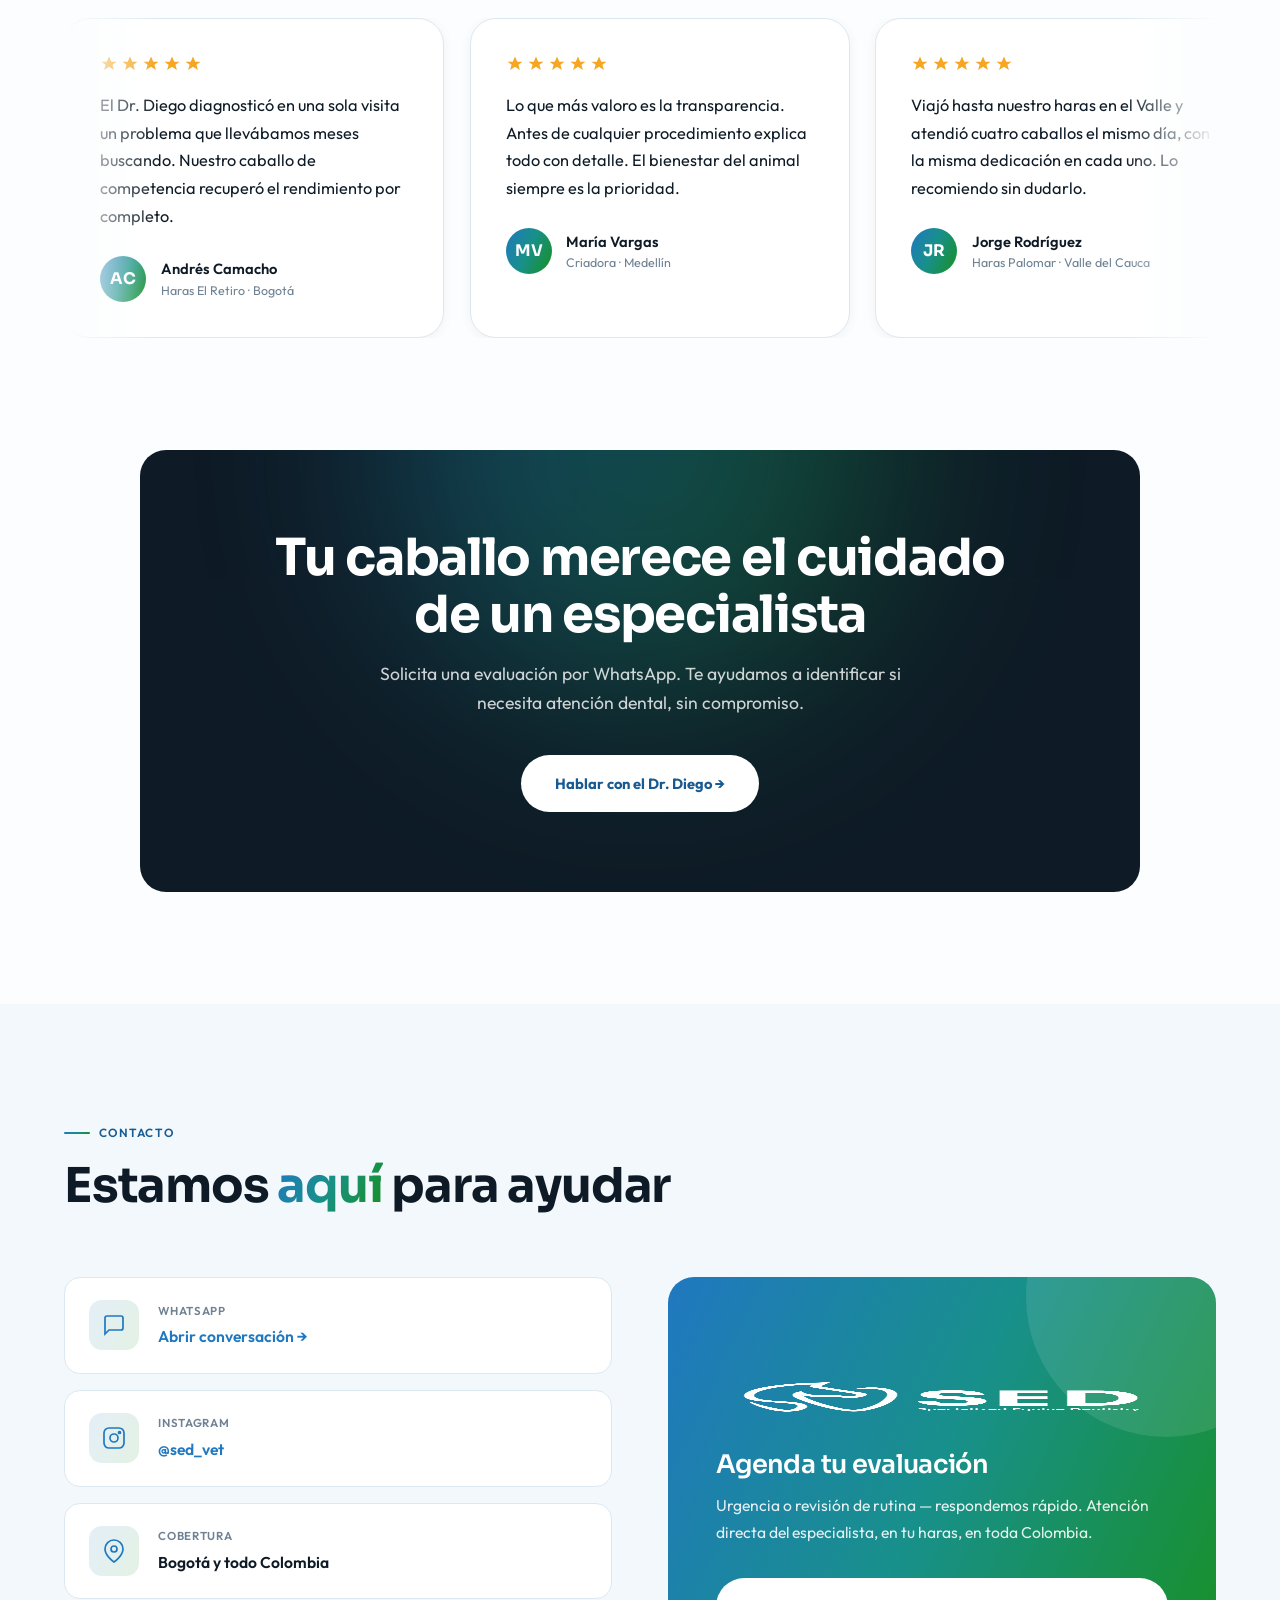
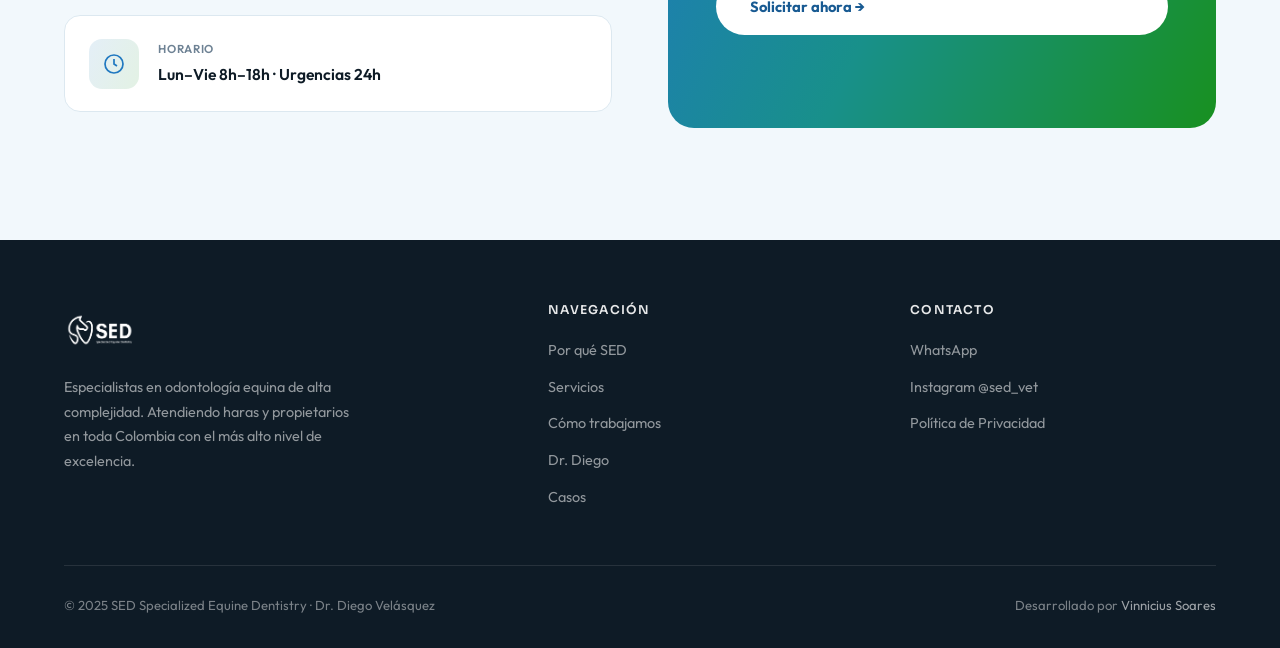
==== commit a4cc885b: "Add files via upload" ====
--- a/index.html.html
+++ b/index.html.html
@@ -3,411 +3,777 @@
 <head>
 <meta charset="UTF-8">
 <meta name="viewport" content="width=device-width, initial-scale=1.0">
-<title>SED | Odontología Equina Especializada en Colombia</title>
-<meta name="description" content="SED Specialized Equine Dentistry — líderes en odontología equina en Colombia. Dr. Diego Velásquez, Maestría en Cirugía Odontológica Equina, USP.">
+<title>SED | Specialized Equine Dentistry · Dr. Diego Velásquez · Colombia</title>
+<meta name="description" content="SED Specialized Equine Dentistry — el más alto nivel en odontología equina en Colombia. Dr. Diego Velásquez, Maestría USP Brasil. Diagnóstico y cirugía dental en tu haras.">
+<meta property="og:title" content="SED — Specialized Equine Dentistry">
+<meta property="og:description" content="Odontología equina de alta complejidad, directamente en tu haras. En toda Colombia.">
 <link rel="preconnect" href="https://fonts.googleapis.com">
-<link href="https://fonts.googleapis.com/css2?family=Playfair+Display:ital,wght@0,400;0,500;1,400;1,500&family=DM+Sans:wght@300;400;500&family=DM+Mono:wght@400&display=swap" rel="stylesheet">
+<link rel="preconnect" href="https://fonts.gstatic.com" crossorigin>
+<link href="https://fonts.googleapis.com/css2?family=Sora:wght@300;400;500;600;700;800&family=Outfit:wght@300;400;500;600&display=swap" rel="stylesheet">
 <style>
-*,*::before,*::after{margin:0;padding:0;box-sizing:border-box}
+*,*::before,*::after{margin:0;padding:0;box-sizing:border-box;}
 :root{
-  --gold:#BF9A52;
-  --gold-light:#D4B472;
-  --gold-pale:rgba(191,154,82,0.12);
-  --gold-pale2:rgba(191,154,82,0.06);
-  --dark:#0B0B09;
-  --dark2:#111110;
-  --dark3:#181816;
-  --dark4:#1F1F1C;
-  --ink:#EAE6DC;
-  --ink-mid:#A09A8C;
-  --ink-dim:#5A564E;
-  --line:rgba(191,154,82,0.14);
+  --azul:#2078C0; --azul-d:#185A92; --azul-l:#4593D6;
+  --verde:#189020; --verde-d:#127018; --verde-l:#2BB033;
+  --teal:#18908A;
+  --grad:linear-gradient(115deg,#2078C0 0%,#18908A 48%,#189020 100%);
+  --grad-soft:linear-gradient(115deg,rgba(32,120,192,.12),rgba(24,144,32,.12));
+  --ink:#0E1B26; --ink-2:#33485A; --ink-3:#6E8294; --ink-4:#9DAEBC;
+  --bg:#FBFDFE; --bg-2:#F2F8FC; --bg-3:#E9F3F9;
+  --line:#DCE8F0; --line-2:#C8DAE6;
+  --white:#fff;
+  --shadow-sm:0 2px 12px rgba(14,27,38,.05);
+  --shadow:0 16px 40px -18px rgba(32,120,192,.22);
+  --shadow-lg:0 40px 90px -40px rgba(32,120,192,.4);
+  --r:18px; --r-lg:26px;
 }
-html{scroll-behavior:smooth}
-body{background:var(--dark);color:var(--ink);font-family:'DM Sans',sans-serif;font-weight:300;overflow-x:hidden}
-::-webkit-scrollbar{width:3px}
-::-webkit-scrollbar-track{background:var(--dark)}
-::-webkit-scrollbar-thumb{background:var(--gold)}
-
-/* NAV */
-nav{position:fixed;top:0;left:0;right:0;z-index:100;display:flex;align-items:center;justify-content:space-between;padding:0 6vw;height:70px;transition:all .4s}
-nav.scrolled{background:rgba(11,11,9,.96);border-bottom:1px solid var(--line)}
-.nav-logo{font-family:'DM Mono',monospace;font-size:.95rem;letter-spacing:.18em;color:var(--gold);text-decoration:none;display:flex;align-items:center;gap:.7rem}
-.nav-logo::before{content:'';width:28px;height:1px;background:var(--gold)}
-.nav-links{display:flex;gap:2.2rem;list-style:none}
-.nav-links a{text-decoration:none;color:var(--ink-dim);font-size:.78rem;letter-spacing:.1em;text-transform:uppercase;font-weight:400;transition:color .2s;position:relative}
-.nav-links a:hover{color:var(--ink)}
-.nav-cta{border:1px solid var(--gold);color:var(--gold)!important;padding:.45rem 1.3rem;font-size:.76rem!important}
-.nav-cta:hover{background:var(--gold)!important;color:var(--dark)!important}
-
-/* HERO */
-#hero{min-height:100vh;display:flex;flex-direction:column;justify-content:flex-end;padding:0 6vw 10vh;position:relative;overflow:hidden}
-.hero-bg{position:absolute;inset:0;background:
-  linear-gradient(to bottom,rgba(11,11,9,.2) 0%,rgba(11,11,9,.55) 50%,var(--dark) 100%),
-  url('https://images.unsplash.com/photo-1553284965-83fd3e82fa5a?w=1800&q=80') center/cover no-repeat}
-.hero-eyebrow{display:flex;align-items:center;gap:.8rem;font-family:'DM Mono',monospace;font-size:.68rem;letter-spacing:.22em;text-transform:uppercase;color:var(--gold);margin-bottom:2rem;opacity:0;animation:up .9s .3s forwards}
-.hero-eyebrow span{width:40px;height:1px;background:var(--gold)}
-.hero-h1{font-family:'Playfair Display',serif;font-size:clamp(3.2rem,7.5vw,7rem);font-weight:400;line-height:1.04;color:var(--ink);margin-bottom:2rem;opacity:0;animation:up .9s .5s forwards}
-.hero-h1 em{font-style:italic;color:var(--gold-light)}
-.hero-p{max-width:480px;font-size:1rem;color:var(--ink-mid);line-height:1.8;margin-bottom:3.2rem;font-weight:300;opacity:0;animation:up .9s .7s forwards}
-.hero-btns{display:flex;gap:1.4rem;align-items:center;opacity:0;animation:up .9s .9s forwards}
-.btn-fill{display:inline-flex;align-items:center;gap:.6rem;background:var(--gold);color:var(--dark);padding:.9rem 2.2rem;font-size:.8rem;letter-spacing:.1em;text-transform:uppercase;font-weight:500;text-decoration:none;transition:background .2s,transform .2s}
-.btn-fill:hover{background:var(--gold-light);transform:translateY(-2px)}
-.btn-line{color:var(--ink-mid);font-size:.8rem;letter-spacing:.1em;text-transform:uppercase;text-decoration:none;padding:.9rem 0;border-bottom:1px solid var(--ink-dim);transition:color .2s,border-color .2s}
-.btn-line:hover{color:var(--gold);border-color:var(--gold)}
-.hero-index{position:absolute;right:5vw;bottom:8vh;display:flex;flex-direction:column;align-items:center;gap:.8rem;font-family:'DM Mono',monospace;font-size:.6rem;letter-spacing:.18em;color:var(--ink-dim);writing-mode:vertical-rl;opacity:0;animation:fade 1s 1.3s forwards}
-.hero-index::after{content:'';width:1px;height:56px;background:linear-gradient(to bottom,var(--gold),transparent)}
-
-/* STATS */
-.stats{display:grid;grid-template-columns:repeat(4,1fr);border-top:1px solid var(--line);border-bottom:1px solid var(--line)}
-.stat{padding:2.2rem 2rem;border-right:1px solid var(--line);text-align:center;transition:background .3s}
-.stat:last-child{border-right:none}
-.stat:hover{background:var(--dark3)}
-.stat-n{font-family:'Playfair Display',serif;font-size:2.6rem;font-weight:400;color:var(--gold);line-height:1;margin-bottom:.4rem}
-.stat-l{font-size:.68rem;letter-spacing:.14em;text-transform:uppercase;color:var(--ink-dim)}
-
-/* SECTION UTIL */
-.tag{display:inline-flex;align-items:center;gap:.6rem;font-family:'DM Mono',monospace;font-size:.65rem;letter-spacing:.2em;text-transform:uppercase;color:var(--gold);margin-bottom:1rem}
-.tag::before{content:'';width:22px;height:1px;background:var(--gold)}
-.title{font-family:'Playfair Display',serif;font-size:clamp(2rem,4vw,3.4rem);font-weight:400;line-height:1.12;color:var(--ink);margin-bottom:1.2rem}
-.title em{font-style:italic;color:var(--gold-light)}
-.body-text{font-size:.95rem;color:var(--ink-mid);line-height:1.85;max-width:560px}
-
-/* SOBRE */
-#sobre{display:grid;grid-template-columns:1fr 1fr;gap:7rem;align-items:center;padding:8rem 6vw;background:var(--dark2)}
-.img-frame{position:relative;aspect-ratio:2/3;overflow:hidden}
-.img-frame img{width:100%;height:100%;object-fit:cover;filter:saturate(80%);transition:transform .7s,filter .7s}
-.img-frame:hover img{transform:scale(1.04);filter:saturate(100%)}
-.img-frame::after{content:'';position:absolute;inset:0;background:linear-gradient(to top,rgba(11,11,9,.6),transparent 55%)}
-.img-badge{position:absolute;bottom:1.6rem;left:1.6rem;z-index:1;background:var(--gold);color:var(--dark);padding:.5rem 1rem;font-size:.68rem;font-weight:500;letter-spacing:.12em;text-transform:uppercase}
-.sobre-text{padding:1rem 0}
-.cred{margin-top:2.8rem;padding:1.6rem;border-left:2px solid var(--gold);background:var(--gold-pale);margin-bottom:1rem}
-.cred-label{font-family:'DM Mono',monospace;font-size:.62rem;letter-spacing:.16em;text-transform:uppercase;color:var(--gold);margin-bottom:.6rem}
-.cred p{font-size:.88rem;color:var(--ink-mid);line-height:1.7}
-.cred strong{color:var(--ink)}
-
-/* SERVIÇOS */
-#servicios{padding:8rem 6vw;background:var(--dark)}
-.srv-head{display:flex;justify-content:space-between;align-items:flex-end;margin-bottom:4rem;flex-wrap:wrap;gap:2rem}
-.srv-grid{display:grid;grid-template-columns:repeat(3,1fr);gap:1px;background:var(--line)}
-.srv-card{background:var(--dark2);padding:2.6rem 2.2rem;position:relative;overflow:hidden;cursor:default;transition:background .3s}
-.srv-card:hover{background:var(--dark3)}
-.srv-card::before{content:'';position:absolute;top:0;left:0;right:0;height:1px;background:linear-gradient(to right,var(--gold),transparent);transform:scaleX(0);transform-origin:left;transition:transform .5s}
-.srv-card:hover::before{transform:scaleX(1)}
-.srv-num{font-family:'DM Mono',monospace;font-size:.7rem;color:var(--gold);margin-bottom:1.2rem;letter-spacing:.12em}
-.srv-name{font-family:'Playfair Display',serif;font-size:1.1rem;font-weight:400;color:var(--ink);line-height:1.4;margin-bottom:.8rem}
-.srv-desc{font-size:.82rem;color:var(--ink-dim);line-height:1.75}
-
-/* GALERIA */
-#galeria{padding:8rem 6vw;background:var(--dark2)}
-.gal-grid{display:grid;grid-template-columns:repeat(3,1fr);grid-template-rows:320px 240px;gap:6px;margin-top:3.5rem}
-.g1{grid-column:span 1;grid-row:span 2}
-.g2{grid-column:span 2}
-.g3{grid-column:span 1}
-.g4{grid-column:span 1}
-.g5{display:none}
-.gal-item{overflow:hidden;position:relative;background:var(--dark4)}
-.gal-item img{width:100%;height:100%;object-fit:cover;filter:saturate(75%);transition:transform .7s,filter .7s}
-.gal-item:hover img{transform:scale(1.06);filter:saturate(100%)}
-.gal-item::after{content:'';position:absolute;inset:0;background:linear-gradient(to top,rgba(11,11,9,.35),transparent 60%);opacity:0;transition:opacity .4s}
-.gal-item:hover::after{opacity:1}
-
-/* DEPOIMENTOS */
-#testimonios{padding:8rem 6vw;background:var(--dark)}
-.testi-grid{display:grid;grid-template-columns:repeat(3,1fr);gap:1.5rem;margin-top:3.5rem}
-.testi-card{background:var(--dark3);border:1px solid var(--line);padding:2.2rem;position:relative}
-.testi-card::before{content:'\201C';font-family:'Playfair Display',serif;font-size:4rem;color:var(--gold);opacity:.3;position:absolute;top:.8rem;left:1.8rem;line-height:1}
-.testi-text{font-size:.9rem;color:var(--ink-mid);line-height:1.8;margin-bottom:1.5rem;padding-top:2rem}
-.testi-author{display:flex;align-items:center;gap:.8rem;border-top:1px solid var(--line);padding-top:1.2rem}
-.testi-avatar{width:38px;height:38px;border-radius:50%;background:var(--gold-pale);border:1px solid var(--gold);display:flex;align-items:center;justify-content:center;font-family:'DM Mono',monospace;font-size:.7rem;color:var(--gold);flex-shrink:0}
-.testi-name{font-size:.82rem;color:var(--ink);font-weight:500}
-.testi-role{font-size:.72rem;color:var(--ink-dim)}
-
-/* MISSÃO VISÃO */
-#mision{display:grid;grid-template-columns:1fr 1fr;gap:2px;background:var(--line)}
-.mv{padding:5rem 4.5rem;background:var(--dark2)}
-.mv-tag{font-family:'DM Mono',monospace;font-size:.62rem;letter-spacing:.18em;text-transform:uppercase;color:var(--gold);margin-bottom:1.4rem}
-.mv-title{font-family:'Playfair Display',serif;font-size:1.9rem;font-weight:400;color:var(--ink);margin-bottom:1rem}
-.mv-text{font-size:.9rem;color:var(--ink-mid);line-height:1.85}
-.mv:first-child{border-top:3px solid var(--gold)}
-.mv:last-child{border-top:3px solid var(--ink-dim)}
-
-/* CONTATO */
-#contacto{padding:8rem 6vw;background:var(--dark3)}
-.contact-grid{display:grid;grid-template-columns:1fr 1fr;gap:7rem;margin-top:4rem}
-.ci-list{display:flex;flex-direction:column;gap:2.2rem}
-.ci{display:flex;gap:1.2rem;align-items:flex-start}
-.ci-icon{width:42px;height:42px;flex-shrink:0;border:1px solid var(--line);display:flex;align-items:center;justify-content:center;font-size:.9rem}
-.ci-label{font-family:'DM Mono',monospace;font-size:.62rem;letter-spacing:.14em;text-transform:uppercase;color:var(--gold);margin-bottom:.3rem}
-.ci-val{font-size:.88rem;color:var(--ink-mid);line-height:1.6}
-.ci-val a{color:var(--gold);text-decoration:none}
-.cf{display:flex;flex-direction:column;gap:1rem}
-.fl{font-family:'DM Mono',monospace;font-size:.62rem;letter-spacing:.12em;text-transform:uppercase;color:var(--ink-dim);margin-bottom:.3rem;display:block}
-input.fi,textarea.ft{width:100%;background:var(--dark2);border:1px solid var(--line);color:var(--ink);font-family:'DM Sans',sans-serif;font-size:.88rem;padding:.85rem 1rem;outline:none;transition:border-color .2s;resize:none}
-input.fi:focus,textarea.ft:focus{border-color:var(--gold)}
-textarea.ft{min-height:110px}
-::placeholder{color:var(--ink-dim)}
-
-/* MAPA */
-.mapa{height:300px;overflow:hidden;position:relative;border-top:1px solid var(--line)}
-.mapa iframe{width:100%;height:100%;border:none;filter:grayscale(90%) invert(90%) contrast(80%)}
-.mapa-card{position:absolute;top:1.4rem;left:6vw;background:var(--dark);border:1px solid var(--line);padding:.9rem 1.4rem}
-.mapa-card strong{font-family:'DM Mono',monospace;font-size:.62rem;letter-spacing:.12em;text-transform:uppercase;color:var(--gold);display:block;margin-bottom:.2rem}
-.mapa-card span{font-size:.82rem;color:var(--ink-mid)}
-
-/* FOOTER */
-footer{background:var(--dark);border-top:1px solid var(--line);padding:2.8rem 6vw;display:flex;align-items:center;justify-content:space-between;flex-wrap:wrap;gap:1.5rem}
-.ft-logo{font-family:'DM Mono',monospace;font-size:.9rem;letter-spacing:.2em;color:var(--gold)}
-.ft-copy{font-size:.75rem;color:var(--ink-dim)}
-.ft-social a{width:34px;height:34px;border:1px solid var(--line);display:inline-flex;align-items:center;justify-content:center;color:var(--ink-dim);text-decoration:none;font-size:.85rem;margin-left:.6rem;transition:border-color .2s,color .2s}
-.ft-social a:hover{border-color:var(--gold);color:var(--gold)}
-
-/* WA FLOAT */
-.wa{position:fixed;bottom:2rem;right:2rem;z-index:200;width:54px;height:54px;background:#25D366;border-radius:50%;display:flex;align-items:center;justify-content:center;text-decoration:none;box-shadow:0 4px 22px rgba(37,211,102,.38);transition:transform .2s;animation:pulse 3.5s infinite}
-.wa:hover{transform:scale(1.1)}
-.wa svg{width:26px;height:26px;fill:#fff}
-
-/* REVEAL */
-.r{opacity:0;transform:translateY(28px);transition:opacity .75s,transform .75s}
-.r.on{opacity:1;transform:translateY(0)}
-
-/* ANIMS */
-@keyframes up{from{opacity:0;transform:translateY(22px)}to{opacity:1;transform:translateY(0)}}
-@keyframes fade{from{opacity:0}to{opacity:1}}
-@keyframes pulse{0%,100%{box-shadow:0 4px 22px rgba(37,211,102,.38)}50%{box-shadow:0 4px 32px rgba(37,211,102,.6)}}
-
-/* MOBILE */
-@media(max-width:768px){
-  #sobre,#mision,.contact-grid,.testi-grid{grid-template-columns:1fr}
-  .stats{grid-template-columns:1fr 1fr}
-  .stat{border-right:none;border-bottom:1px solid var(--line)}
-  .gal-grid{grid-template-columns:1fr 1fr;grid-template-rows:auto}
-  .g1,.g2,.g3,.g4{grid-column:span 1;height:180px}
-  .nav-links{display:none}
-  .hero-h1{font-size:2.8rem}
-  footer{flex-direction:column;align-items:flex-start}
-  #sobre,#servicios,#galeria,#testimonios,#contacto{padding:5rem 6vw}
-  .mv{padding:3.5rem 2.5rem}
+html{scroll-behavior:smooth;-webkit-font-smoothing:antialiased;}
+body{background:var(--bg);color:var(--ink);font-family:'Outfit',sans-serif;font-weight:400;line-height:1.6;overflow-x:hidden;}
+::selection{background:rgba(32,120,192,.18);}
+::-webkit-scrollbar{width:9px;}
+::-webkit-scrollbar-track{background:var(--bg-2);}
+::-webkit-scrollbar-thumb{background:linear-gradient(var(--azul),var(--verde));border-radius:5px;}
+h1,h2,h3,h4{font-family:'Sora',sans-serif;letter-spacing:-0.025em;line-height:1.1;}
+img{display:block;max-width:100%;}
+a{text-decoration:none;color:inherit;}
+
+/* progress bar topo */
+#scrollbar{position:fixed;top:0;left:0;height:3px;width:0;background:var(--grad);z-index:1000;transition:width .1s linear;}
+
+/* reveal */
+.r{opacity:0;transform:translateY(40px);transition:opacity 1.1s cubic-bezier(.16,1,.3,1),transform 1.1s cubic-bezier(.16,1,.3,1);}
+.r.in{opacity:1;transform:none;}
+.r.d1{transition-delay:.1s;} .r.d2{transition-delay:.2s;} .r.d3{transition-delay:.3s;} .r.d4{transition-delay:.4s;} .r.d5{transition-delay:.5s;}
+.r-scale{opacity:0;transform:scale(.94);transition:opacity 1s cubic-bezier(.16,1,.3,1),transform 1s cubic-bezier(.16,1,.3,1);}
+.r-scale.in{opacity:1;transform:none;}
+@media(prefers-reduced-motion:reduce){.r,.r-scale{opacity:1!important;transform:none!important;transition:none!important;}}
+
+/* grad text */
+.g{background:var(--grad);-webkit-background-clip:text;background-clip:text;-webkit-text-fill-color:transparent;}
+
+/* ============ NAV ============ */
+nav{position:fixed;top:0;left:0;right:0;z-index:100;height:84px;padding:0 5vw;display:flex;align-items:center;justify-content:space-between;transition:all .45s cubic-bezier(.16,1,.3,1);}
+nav.scr{height:70px;background:rgba(251,253,254,.82);backdrop-filter:blur(20px) saturate(1.4);box-shadow:0 1px 0 var(--line),0 8px 30px -20px rgba(32,120,192,.3);}
+.logo{display:flex;align-items:center;height:100%;z-index:2;}
+.logo img{height:48px;transition:height .45s;}
+nav.scr .logo img{height:40px;}
+.nav-links{display:flex;gap:2.4rem;align-items:center;list-style:none;}
+.nav-links a:not(.nav-cta){font-size:.82rem;font-weight:500;color:var(--ink-2);letter-spacing:.01em;position:relative;padding:.3rem 0;transition:color .3s;}
+.nav-links a:not(.nav-cta)::after{content:'';position:absolute;left:0;bottom:0;width:0;height:2px;background:var(--grad);border-radius:2px;transition:width .4s cubic-bezier(.16,1,.3,1);}
+.nav-links a:not(.nav-cta):hover{color:var(--azul);}
+.nav-links a:not(.nav-cta):hover::after{width:100%;}
+.nav-cta{font-size:.82rem;font-weight:600;color:#fff;background:var(--grad);padding:.62rem 1.4rem;border-radius:50px;box-shadow:0 6px 18px -6px rgba(32,120,192,.5);transition:transform .3s,box-shadow .3s;position:relative;overflow:hidden;}
+.nav-cta span{position:relative;z-index:1;}
+.nav-cta::before{content:'';position:absolute;inset:0;left:-100%;background:linear-gradient(90deg,transparent,rgba(255,255,255,.35),transparent);transition:left .6s;}
+.nav-cta:hover{transform:translateY(-2px);box-shadow:0 12px 26px -8px rgba(32,120,192,.6);}
+.nav-cta:hover::before{left:120%;}
+#burger{display:none;flex-direction:column;gap:5px;background:none;border:none;cursor:pointer;z-index:2;padding:8px;}
+#burger span{width:24px;height:2px;background:var(--ink);border-radius:2px;transition:.3s;}
+#burger.x span:nth-child(1){transform:translateY(7px) rotate(45deg);}
+#burger.x span:nth-child(2){opacity:0;}
+#burger.x span:nth-child(3){transform:translateY(-7px) rotate(-45deg);}
+
+/* ============ HERO ============ */
+#hero{position:relative;min-height:100vh;display:flex;align-items:center;padding:120px 5vw 80px;overflow:hidden;background:radial-gradient(120% 90% at 80% 10%,#EAF4FB 0%,#F2F9F4 55%,#FBFDFE 100%);}
+.hero-grid{position:relative;z-index:3;display:grid;grid-template-columns:1.05fr .95fr;gap:5rem;align-items:center;width:100%;max-width:1320px;margin:0 auto;}
+.hero-eyebrow{display:inline-flex;align-items:center;gap:.6rem;font-family:'Outfit';font-size:.74rem;font-weight:600;letter-spacing:.14em;text-transform:uppercase;color:var(--azul-d);background:rgba(255,255,255,.7);border:1px solid var(--line);padding:.5rem 1.1rem;border-radius:50px;margin-bottom:1.8rem;backdrop-filter:blur(8px);box-shadow:var(--shadow-sm);}
+.hero-eyebrow i{width:7px;height:7px;border-radius:50%;background:var(--verde);box-shadow:0 0 0 0 rgba(24,144,32,.5);animation:ping 2.4s infinite;}
+@keyframes ping{0%{box-shadow:0 0 0 0 rgba(24,144,32,.45);}70%{box-shadow:0 0 0 9px rgba(24,144,32,0);}100%{box-shadow:0 0 0 0 rgba(24,144,32,0);}}
+.hero h1{font-size:clamp(2.6rem,5.2vw,4.6rem);font-weight:700;color:var(--ink);margin-bottom:1.6rem;}
+.hero h1 .line{display:block;overflow:hidden;}
+.hero h1 .line>span{display:block;transform:translateY(110%);animation:rise .9s cubic-bezier(.16,1,.3,1) forwards;}
+.hero h1 .line:nth-child(1)>span{animation-delay:.15s;}
+.hero h1 .line:nth-child(2)>span{animation-delay:.3s;}
+.hero h1 .line:nth-child(3)>span{animation-delay:.45s;}
+@keyframes rise{to{transform:translateY(0);}}
+.hero-p{font-size:1.12rem;color:var(--ink-2);max-width:490px;line-height:1.7;margin-bottom:2.4rem;opacity:0;animation:fade .9s .7s forwards;}
+.hero-btns{display:flex;gap:1rem;flex-wrap:wrap;margin-bottom:3rem;opacity:0;animation:fade .9s .85s forwards;}
+@keyframes fade{to{opacity:1;}}
+.hero-trust{display:flex;gap:2.6rem;opacity:0;animation:fade .9s 1s forwards;}
+.hero-trust .n{font-family:'Sora';font-size:2rem;font-weight:700;line-height:1;}
+.hero-trust .l{font-size:.76rem;color:var(--ink-3);margin-top:.35rem;font-weight:500;}
+
+/* botoes */
+.btn-g{display:inline-flex;align-items:center;gap:.6rem;background:var(--grad);color:#fff;font-family:'Outfit';font-weight:600;font-size:.92rem;padding:1.05rem 2.1rem;border-radius:50px;box-shadow:0 14px 30px -12px rgba(32,120,192,.55);transition:transform .35s cubic-bezier(.16,1,.3,1),box-shadow .35s;position:relative;overflow:hidden;border:none;cursor:pointer;}
+.btn-g span{position:relative;z-index:1;display:inline-flex;align-items:center;gap:.6rem;}
+.btn-g::before{content:'';position:absolute;inset:0;left:-100%;background:linear-gradient(90deg,transparent,rgba(255,255,255,.4),transparent);transition:left .65s;}
+.btn-g:hover{transform:translateY(-3px);box-shadow:0 22px 42px -14px rgba(32,120,192,.65);}
+.btn-g:hover::before{left:120%;}
+.btn-o{display:inline-flex;align-items:center;gap:.6rem;background:#fff;color:var(--azul-d);font-family:'Outfit';font-weight:600;font-size:.92rem;padding:1.05rem 2.1rem;border-radius:50px;border:1.5px solid var(--line-2);transition:all .35s;cursor:pointer;}
+.btn-o:hover{border-color:var(--azul);background:var(--bg-2);transform:translateY(-2px);box-shadow:var(--shadow-sm);}
+.btn-w{display:inline-flex;align-items:center;gap:.6rem;background:#fff;color:var(--azul-d);font-family:'Outfit';font-weight:700;font-size:.92rem;padding:1.05rem 2.1rem;border-radius:50px;transition:transform .3s,box-shadow .3s;white-space:nowrap;}
+.btn-w:hover{transform:translateY(-3px);box-shadow:0 18px 36px -12px rgba(0,0,0,.22);}
+
+/* hero visual — cartao com foto + logo SVG animada */
+.hero-visual{position:relative;}
+.hero-photo{position:relative;border-radius:var(--r-lg);overflow:hidden;aspect-ratio:4/4.6;box-shadow:var(--shadow-lg);z-index:2;}
+.hero-photo img{width:100%;height:100%;object-fit:cover;transform:scale(1.04);transition:transform 8s ease-out;}
+.hero-photo.loaded img{transform:scale(1);}
+.hero-photo::after{content:'';position:absolute;inset:0;background:linear-gradient(180deg,transparent 55%,rgba(14,27,38,.5));}
+.hero-photo-tag{position:absolute;bottom:1.5rem;left:1.5rem;right:1.5rem;z-index:2;color:#fff;}
+.hero-photo-tag .t{font-family:'Sora';font-weight:600;font-size:1.05rem;}
+.hero-photo-tag .s{font-size:.82rem;opacity:.85;margin-top:.2rem;}
+/* card flutuante credencial */
+.hero-cred{position:absolute;top:8%;right:-26px;z-index:3;background:rgba(255,255,255,.92);backdrop-filter:blur(14px);border:1px solid var(--line);border-radius:16px;padding:.9rem 1.2rem;box-shadow:var(--shadow);display:flex;align-items:center;gap:.8rem;animation:floaty 5.5s ease-in-out infinite;}
+.hero-cred .ic{width:40px;height:40px;border-radius:11px;background:var(--grad);display:flex;align-items:center;justify-content:center;flex-shrink:0;}
+.hero-cred .ic svg{width:22px;height:22px;stroke:#fff;}
+.hero-cred .tx .t{font-family:'Sora';font-weight:700;font-size:.92rem;color:var(--ink);}
+.hero-cred .tx .s{font-size:.68rem;color:var(--ink-3);}
+.hero-mini{position:absolute;bottom:6%;left:-26px;z-index:3;background:rgba(255,255,255,.92);backdrop-filter:blur(14px);border:1px solid var(--line);border-radius:16px;padding:.85rem 1.1rem;box-shadow:var(--shadow);display:flex;align-items:center;gap:.7rem;animation:floaty 6.5s ease-in-out infinite reverse;}
+.hero-mini .dot{width:9px;height:9px;border-radius:50%;background:var(--verde);box-shadow:0 0 10px var(--verde);}
+.hero-mini .tx{font-size:.78rem;font-weight:600;color:var(--ink-2);}
+@keyframes floaty{0%,100%{transform:translateY(0);}50%{transform:translateY(-14px);}}
+/* aura atras */
+.hero-aura{position:absolute;width:115%;height:115%;top:-7%;left:-7%;background:var(--grad);filter:blur(70px);opacity:.16;border-radius:50%;z-index:0;animation:auraPulse 8s ease-in-out infinite;}
+@keyframes auraPulse{0%,100%{transform:scale(1);opacity:.14;}50%{transform:scale(1.08);opacity:.2;}}
+
+/* ============ MARQUEE FAIXA ============ */
+.marquee{background:var(--ink);overflow:hidden;padding:1.1rem 0;position:relative;}
+.marquee-track{display:flex;gap:3.5rem;white-space:nowrap;animation:scroll 28s linear infinite;width:max-content;}
+.marquee-track span{font-family:'Sora';font-size:.92rem;font-weight:600;color:rgba(255,255,255,.55);letter-spacing:.04em;display:inline-flex;align-items:center;gap:3.5rem;text-transform:uppercase;}
+.marquee-track span::after{content:'◆';color:var(--verde-l);font-size:.7rem;}
+@keyframes scroll{to{transform:translateX(-50%);}}
+
+/* ============ SECTION base ============ */
+section{padding:7rem 5vw;position:relative;}
+.wrap{max-width:1240px;margin:0 auto;}
+.head{max-width:660px;margin-bottom:4rem;}
+.head.center{margin-left:auto;margin-right:auto;text-align:center;}
+.eyebrow{display:inline-flex;align-items:center;gap:.55rem;font-family:'Outfit';font-size:.74rem;font-weight:600;letter-spacing:.13em;text-transform:uppercase;color:var(--azul-d);margin-bottom:1.1rem;}
+.eyebrow::before{content:'';width:26px;height:2px;background:var(--grad);border-radius:2px;}
+.head.center .eyebrow::before{display:none;}
+.head h2{font-size:clamp(2rem,3.8vw,3rem);font-weight:700;color:var(--ink);margin-bottom:1.1rem;}
+.head p{font-size:1.05rem;color:var(--ink-2);line-height:1.7;}
+
+/* ============ DIFERENCIAIS (por que SED) ============ */
+#why{background:var(--bg);}
+.why-grid{display:grid;grid-template-columns:repeat(3,1fr);gap:1.6rem;}
+.why-card{position:relative;background:var(--white);border:1px solid var(--line);border-radius:var(--r-lg);padding:2.4rem 2rem;overflow:hidden;transition:transform .5s cubic-bezier(.16,1,.3,1),box-shadow .5s,border-color .5s;}
+.why-card::before{content:'';position:absolute;top:0;left:0;right:0;height:3px;background:var(--grad);transform:scaleX(0);transform-origin:left;transition:transform .55s cubic-bezier(.16,1,.3,1);}
+.why-card:hover{transform:translateY(-10px);box-shadow:var(--shadow-lg);border-color:transparent;}
+.why-card:hover::before{transform:scaleX(1);}
+.why-ic{width:62px;height:62px;border-radius:18px;background:var(--grad-soft);display:flex;align-items:center;justify-content:center;margin-bottom:1.5rem;position:relative;transition:transform .5s;}
+.why-card:hover .why-ic{transform:scale(1.08) rotate(-4deg);}
+.why-ic svg{width:30px;height:30px;stroke:var(--azul);fill:none;stroke-width:1.6;transition:stroke .4s;}
+.why-card:hover .why-ic svg{stroke:var(--verde);}
+.why-card h3{font-size:1.2rem;font-weight:600;color:var(--ink);margin-bottom:.7rem;}
+.why-card p{font-size:.92rem;color:var(--ink-2);line-height:1.7;}
+.why-num{position:absolute;top:1.6rem;right:1.8rem;font-family:'Sora';font-size:.78rem;font-weight:700;color:var(--ink-4);letter-spacing:.05em;}
+
+/* ============ SERVICIOS ============ */
+#serv{background:linear-gradient(180deg,var(--bg) 0%,var(--bg-2) 100%);}
+.serv-grid{display:grid;grid-template-columns:repeat(3,1fr);gap:1.5rem;}
+.serv-card{position:relative;background:var(--white);border:1px solid var(--line);border-radius:var(--r-lg);padding:2.3rem 2rem 2rem;cursor:pointer;overflow:hidden;transition:transform .5s cubic-bezier(.16,1,.3,1),box-shadow .5s;}
+.serv-card::after{content:'';position:absolute;inset:0;background:var(--grad);opacity:0;transition:opacity .5s;z-index:0;}
+.serv-card>*{position:relative;z-index:1;transition:color .5s;}
+.serv-card:hover{transform:translateY(-8px);box-shadow:var(--shadow-lg);}
+.serv-card:hover::after{opacity:1;}
+.serv-card:hover .serv-name,.serv-card:hover .serv-desc{color:#fff;}
+.serv-card:hover .serv-ic{background:rgba(255,255,255,.18);}
+.serv-card:hover .serv-ic svg{stroke:#fff;}
+.serv-card:hover .serv-num{color:rgba(255,255,255,.35);}
+.serv-card:hover .serv-more{color:#fff;}
+.serv-card:hover .serv-more .arr{background:rgba(255,255,255,.2);}
+.serv-top{display:flex;align-items:flex-start;justify-content:space-between;margin-bottom:1.4rem;}
+.serv-ic{width:54px;height:54px;border-radius:15px;background:var(--grad-soft);display:flex;align-items:center;justify-content:center;transition:background .5s;}
+.serv-ic svg{width:27px;height:27px;stroke:var(--azul);fill:none;stroke-width:1.6;transition:stroke .5s;}
+.serv-num{font-family:'Sora';font-size:.92rem;font-weight:700;color:var(--ink-4);}
+.serv-name{font-size:1.18rem;font-weight:600;color:var(--ink);margin-bottom:.7rem;}
+.serv-desc{font-size:.89rem;color:var(--ink-2);line-height:1.65;margin-bottom:1.4rem;}
+.serv-more{display:inline-flex;align-items:center;gap:.55rem;font-family:'Outfit';font-size:.8rem;font-weight:600;color:var(--azul);}
+.serv-more .arr{width:26px;height:26px;border-radius:50%;background:var(--grad-soft);display:flex;align-items:center;justify-content:center;transition:background .5s,transform .4s;}
+.serv-card:hover .serv-more .arr{transform:translateX(4px);}
+.serv-more .arr svg{width:13px;height:13px;}
+
+/* ============ PROCESSO timeline ============ */
+#proc{background:var(--ink);color:#fff;overflow:hidden;position:relative;}
+#proc::before{content:'';position:absolute;width:600px;height:600px;background:var(--grad);filter:blur(120px);opacity:.18;top:-200px;right:-150px;border-radius:50%;}
+#proc .eyebrow{color:#7FB4DC;}
+#proc .head h2{color:#fff;}
+#proc .head p{color:rgba(255,255,255,.65);}
+.proc-wrap{display:grid;grid-template-columns:1fr 1fr;gap:5rem;align-items:center;}
+.proc-steps{position:relative;}
+.proc-steps::before{content:'';position:absolute;left:31px;top:40px;bottom:40px;width:2px;background:linear-gradient(180deg,var(--azul),var(--verde));opacity:.4;}
+.proc-step{display:flex;gap:1.6rem;padding:1.3rem 0;position:relative;}
+.proc-dot{width:64px;height:64px;border-radius:50%;background:rgba(255,255,255,.05);border:2px solid rgba(255,255,255,.15);display:flex;align-items:center;justify-content:center;flex-shrink:0;font-family:'Sora';font-size:1.3rem;font-weight:700;color:#fff;position:relative;z-index:1;transition:all .5s cubic-bezier(.16,1,.3,1);}
+.proc-step.in .proc-dot{background:var(--grad);border-color:transparent;box-shadow:0 0 0 6px rgba(32,120,192,.15),0 12px 30px -8px rgba(32,120,192,.5);}
+.proc-tx h3{font-size:1.25rem;font-weight:600;color:#fff;margin-bottom:.5rem;}
+.proc-tx p{font-size:.92rem;color:rgba(255,255,255,.6);line-height:1.7;}
+.proc-visual{position:relative;border-radius:var(--r-lg);overflow:hidden;aspect-ratio:1/1.1;box-shadow:var(--shadow-lg);}
+.proc-visual img{width:100%;height:100%;object-fit:cover;}
+.proc-visual::after{content:'';position:absolute;inset:0;background:linear-gradient(160deg,rgba(32,120,192,.25),rgba(24,144,32,.25));mix-blend-mode:multiply;}
+
+/* ============ SOBRE ============ */
+#about{background:var(--bg);}
+.about-grid{display:grid;grid-template-columns:.9fr 1.1fr;gap:4.5rem;align-items:center;}
+.about-visual{position:relative;}
+.about-photo{border-radius:var(--r-lg);overflow:hidden;aspect-ratio:3/3.7;box-shadow:var(--shadow-lg);position:relative;z-index:1;}
+.about-photo img{width:100%;height:100%;object-fit:cover;object-position:center top;}
+.about-frame{position:absolute;inset:-16px -16px auto auto;width:60%;height:60%;border:2px solid var(--azul);border-radius:var(--r-lg);z-index:0;opacity:.3;}
+.about-stat{position:absolute;bottom:-22px;right:-22px;z-index:2;background:#fff;border-radius:18px;padding:1.3rem 1.6rem;box-shadow:var(--shadow);text-align:center;}
+.about-stat .n{font-family:'Sora';font-size:1.8rem;font-weight:700;line-height:1;}
+.about-stat .l{font-size:.7rem;color:var(--ink-3);margin-top:.3rem;font-weight:500;}
+.about h2{font-size:clamp(2rem,3.8vw,3rem);font-weight:700;margin-bottom:1.3rem;}
+.about-bio{font-size:1.02rem;color:var(--ink-2);line-height:1.8;margin-bottom:1rem;}
+.about-bio strong{color:var(--ink);font-weight:600;}
+.about-creds{display:flex;flex-direction:column;gap:.8rem;margin-top:1.8rem;}
+.about-cred{display:flex;align-items:center;gap:1rem;padding:1.1rem 1.3rem;background:var(--bg-2);border:1px solid var(--line);border-radius:14px;transition:all .4s;}
+.about-cred:hover{border-color:var(--azul);transform:translateX(6px);background:#fff;box-shadow:var(--shadow-sm);}
+.about-cred .ck{width:42px;height:42px;border-radius:11px;background:var(--grad);display:flex;align-items:center;justify-content:center;flex-shrink:0;}
+.about-cred .ck svg{width:21px;height:21px;stroke:#fff;fill:none;stroke-width:2;}
+.about-cred .ct .t{font-weight:600;font-size:.92rem;color:var(--ink);}
+.about-cred .ct .s{font-size:.78rem;color:var(--ink-3);}
+
+/* ============ NUMEROS counter ============ */
+#stats{background:var(--grad);position:relative;overflow:hidden;}
+#stats::before,#stats::after{content:'';position:absolute;border-radius:50%;background:rgba(255,255,255,.07);}
+#stats::before{width:400px;height:400px;top:-200px;left:-80px;}
+#stats::after{width:320px;height:320px;bottom:-180px;right:-60px;}
+.stats-grid{position:relative;z-index:1;display:grid;grid-template-columns:repeat(4,1fr);gap:2rem;max-width:1100px;margin:0 auto;}
+.stat-item{text-align:center;color:#fff;}
+.stat-n{font-family:'Sora';font-size:clamp(2.6rem,5vw,3.8rem);font-weight:800;line-height:1;letter-spacing:-0.03em;}
+.stat-l{font-size:.92rem;color:rgba(255,255,255,.85);margin-top:.6rem;font-weight:500;}
+.stat-div{width:40px;height:3px;background:rgba(255,255,255,.4);border-radius:2px;margin:1rem auto 0;}
+
+/* ============ GALERIA ============ */
+#gallery{background:var(--bg-2);}
+.gal{display:grid;grid-template-columns:repeat(4,1fr);grid-auto-rows:170px;gap:1rem;}
+.gi{position:relative;overflow:hidden;border-radius:var(--r);cursor:pointer;}
+.gi:nth-child(1){grid-column:span 2;grid-row:span 2;}
+.gi:nth-child(4){grid-row:span 2;}
+.gi img{width:100%;height:100%;object-fit:cover;transition:transform 1.1s cubic-bezier(.16,1,.3,1);}
+.gi:hover img{transform:scale(1.09);}
+.gi-ov{position:absolute;inset:0;background:linear-gradient(160deg,rgba(32,120,192,.85),rgba(24,144,32,.8));opacity:0;transition:opacity .45s;display:flex;flex-direction:column;align-items:center;justify-content:center;gap:.6rem;}
+.gi:hover .gi-ov{opacity:1;}
+.gi-ov svg{width:32px;height:32px;stroke:#fff;fill:none;stroke-width:1.8;transform:scale(.6);transition:transform .45s;}
+.gi:hover .gi-ov svg{transform:scale(1);}
+.gi-ov span{color:#fff;font-family:'Sora';font-weight:600;font-size:.9rem;opacity:0;transform:translateY(8px);transition:all .45s .05s;}
+.gi:hover .gi-ov span{opacity:1;transform:none;}
+
+/* lightbox */
+.lb{position:fixed;inset:0;background:rgba(14,27,38,.94);backdrop-filter:blur(10px);z-index:500;opacity:0;pointer-events:none;transition:opacity .4s;display:flex;align-items:center;justify-content:center;padding:3vw;}
+.lb.open{opacity:1;pointer-events:all;}
+.lb img{max-width:90%;max-height:85vh;border-radius:var(--r);box-shadow:0 40px 100px rgba(0,0,0,.5);transform:scale(.92);transition:transform .4s cubic-bezier(.16,1,.3,1);}
+.lb.open img{transform:scale(1);}
+.lb-x{position:absolute;top:2rem;right:2rem;width:48px;height:48px;border-radius:50%;background:rgba(255,255,255,.12);border:1px solid rgba(255,255,255,.2);color:#fff;font-size:1.4rem;cursor:pointer;display:flex;align-items:center;justify-content:center;transition:all .3s;}
+.lb-x:hover{background:rgba(255,255,255,.22);transform:rotate(90deg);}
+.lb-nav{position:absolute;top:50%;transform:translateY(-50%);width:52px;height:52px;border-radius:50%;background:rgba(255,255,255,.12);border:1px solid rgba(255,255,255,.2);color:#fff;font-size:1.6rem;cursor:pointer;display:flex;align-items:center;justify-content:center;transition:all .3s;}
+.lb-nav:hover{background:rgba(255,255,255,.22);}
+.lb-prev{left:2rem;} .lb-next{right:2rem;}
+
+/* ============ DEPOIMENTOS ============ */
+#test{background:var(--bg);overflow:hidden;}
+.test-track-wrap{overflow:hidden;-webkit-mask:linear-gradient(90deg,transparent,#000 8%,#000 92%,transparent);mask:linear-gradient(90deg,transparent,#000 8%,#000 92%,transparent);}
+.test-track{display:flex;gap:1.6rem;width:max-content;animation:testScroll 38s linear infinite;}
+.test-track:hover{animation-play-state:paused;}
+@keyframes testScroll{to{transform:translateX(-50%);}}
+.test-card{width:380px;flex-shrink:0;background:var(--white);border:1px solid var(--line);border-radius:var(--r-lg);padding:2.2rem;box-shadow:var(--shadow-sm);}
+.test-stars{display:flex;gap:3px;margin-bottom:1.2rem;}
+.test-stars svg{width:18px;height:18px;fill:#F5A623;}
+.test-q{font-size:1.02rem;color:var(--ink);line-height:1.7;margin-bottom:1.6rem;font-weight:400;}
+.test-author{display:flex;align-items:center;gap:.9rem;}
+.test-av{width:46px;height:46px;border-radius:50%;background:var(--grad);display:flex;align-items:center;justify-content:center;color:#fff;font-family:'Sora';font-weight:700;font-size:1rem;flex-shrink:0;}
+.test-au-n{font-weight:600;font-size:.92rem;color:var(--ink);}
+.test-au-r{font-size:.78rem;color:var(--ink-3);}
+
+/* ============ CTA ============ */
+#cta{padding:0 5vw 7rem;}
+.cta-box{position:relative;background:var(--ink);border-radius:var(--r-lg);padding:5rem 4rem;text-align:center;overflow:hidden;max-width:1000px;margin:0 auto;}
+.cta-box::before{content:'';position:absolute;width:500px;height:500px;background:var(--grad);filter:blur(100px);opacity:.4;top:-250px;left:50%;transform:translateX(-50%);border-radius:50%;}
+.cta-box>*{position:relative;z-index:1;}
+.cta-box h2{font-size:clamp(2rem,4vw,3.2rem);font-weight:700;color:#fff;margin-bottom:1.1rem;}
+.cta-box p{font-size:1.1rem;color:rgba(255,255,255,.8);margin-bottom:2.4rem;max-width:560px;margin-left:auto;margin-right:auto;line-height:1.6;}
+
+/* ============ CONTATO ============ */
+#contact{background:var(--bg-2);}
+.contact-grid{display:grid;grid-template-columns:1fr 1fr;gap:3.5rem;align-items:stretch;}
+.contact-info{display:flex;flex-direction:column;justify-content:center;}
+.ci-card{display:flex;align-items:center;gap:1.2rem;padding:1.4rem 1.5rem;background:#fff;border:1px solid var(--line);border-radius:16px;margin-bottom:1rem;transition:all .4s cubic-bezier(.16,1,.3,1);}
+.ci-card:hover{transform:translateX(8px);border-color:var(--azul);box-shadow:var(--shadow);}
+.ci-ic{width:50px;height:50px;border-radius:13px;background:var(--grad-soft);display:flex;align-items:center;justify-content:center;flex-shrink:0;transition:background .4s;}
+.ci-card:hover .ci-ic{background:var(--grad);}
+.ci-ic svg{width:24px;height:24px;stroke:var(--azul);fill:none;stroke-width:1.7;transition:stroke .4s;}
+.ci-card:hover .ci-ic svg{stroke:#fff;}
+.ci-l{font-size:.72rem;font-weight:600;letter-spacing:.06em;text-transform:uppercase;color:var(--ink-3);margin-bottom:.25rem;}
+.ci-v{font-size:.98rem;font-weight:600;color:var(--ink);}
+.ci-v a{color:var(--azul);}
+.contact-card{position:relative;background:var(--grad);border-radius:var(--r-lg);padding:3rem;color:#fff;overflow:hidden;display:flex;flex-direction:column;justify-content:center;}
+.contact-card::before{content:'';position:absolute;width:280px;height:280px;background:rgba(255,255,255,.1);border-radius:50%;top:-120px;right:-90px;}
+.contact-card>*{position:relative;z-index:1;}
+.contact-card .logo-w{height:54px;margin-bottom:1.6rem;filter:brightness(0) invert(1);}
+.contact-card h3{font-size:1.6rem;font-weight:600;margin-bottom:.9rem;}
+.contact-card p{color:rgba(255,255,255,.88);line-height:1.7;margin-bottom:2rem;font-size:.98rem;}
+
+/* ============ FOOTER ============ */
+footer{background:var(--ink);color:#fff;padding:4rem 5vw 2rem;}
+.foot-top{display:grid;grid-template-columns:1.4fr 1fr 1fr;gap:3.5rem;padding-bottom:2.8rem;border-bottom:1px solid rgba(255,255,255,.1);}
+.foot-logo{height:52px;margin-bottom:1.2rem;filter:brightness(0) invert(1);}
+.foot-about{color:rgba(255,255,255,.55);font-size:.9rem;line-height:1.7;max-width:300px;}
+.foot-col h4{font-family:'Sora';font-size:.76rem;font-weight:600;letter-spacing:.1em;text-transform:uppercase;color:rgba(255,255,255,.9);margin-bottom:1.2rem;}
+.foot-col ul{list-style:none;}
+.foot-col li{margin-bottom:.7rem;}
+.foot-col a{color:rgba(255,255,255,.55);font-size:.9rem;transition:color .3s,padding-left .3s;}
+.foot-col a:hover{color:#fff;padding-left:5px;}
+.foot-bottom{padding-top:1.8rem;display:flex;justify-content:space-between;align-items:center;flex-wrap:wrap;gap:1rem;font-size:.82rem;color:rgba(255,255,255,.45);}
+.foot-bottom a{color:rgba(255,255,255,.6);}
+.foot-bottom a:hover{color:#fff;}
+
+/* ============ WA FLOAT ============ */
+.wa{position:fixed;bottom:26px;right:26px;width:58px;height:58px;background:#25D366;border-radius:50%;display:flex;align-items:center;justify-content:center;z-index:99;box-shadow:0 10px 30px rgba(37,211,102,.45);transition:transform .3s;animation:waP 3s ease-in-out infinite;}
+.wa:hover{transform:scale(1.1);}
+.wa svg{width:30px;height:30px;fill:#fff;}
+@keyframes waP{0%,100%{box-shadow:0 10px 30px rgba(37,211,102,.45);}50%{box-shadow:0 10px 30px rgba(37,211,102,.45),0 0 0 14px rgba(37,211,102,.06);}}
+
+/* ============ MODAL serviços ============ */
+.modal-bg{position:fixed;inset:0;background:rgba(14,27,38,.6);backdrop-filter:blur(8px);z-index:400;opacity:0;pointer-events:none;transition:opacity .4s;display:flex;align-items:center;justify-content:center;padding:2rem;}
+.modal-bg.open{opacity:1;pointer-events:all;}
+.modal{background:#fff;border-radius:var(--r-lg);max-width:680px;width:100%;max-height:88vh;overflow-y:auto;position:relative;transform:translateY(24px) scale(.97);transition:transform .45s cubic-bezier(.16,1,.3,1);box-shadow:var(--shadow-lg);}
+.modal-bg.open .modal{transform:none;}
+.modal-h{height:150px;background:var(--grad);position:relative;display:flex;align-items:flex-end;padding:1.6rem 2.2rem;overflow:hidden;}
+.modal-h .ic{width:58px;height:58px;border-radius:15px;background:rgba(255,255,255,.2);backdrop-filter:blur(10px);display:flex;align-items:center;justify-content:center;}
+.modal-h .ic svg{width:28px;height:28px;stroke:#fff;fill:none;stroke-width:1.7;}
+.modal-h .num{position:absolute;bottom:-10px;right:1.6rem;font-family:'Sora';font-size:4.5rem;font-weight:800;color:rgba(255,255,255,.2);}
+.modal-x{position:absolute;top:1.3rem;right:1.3rem;z-index:3;width:38px;height:38px;border-radius:50%;background:rgba(255,255,255,.95);border:none;cursor:pointer;font-size:1.1rem;color:var(--ink);display:flex;align-items:center;justify-content:center;transition:transform .3s;}
+.modal-x:hover{transform:rotate(90deg);}
+.modal-b{padding:2.2rem;}
+.modal-tag{font-size:.72rem;font-weight:600;letter-spacing:.08em;text-transform:uppercase;color:var(--verde);margin-bottom:.5rem;}
+.modal-b h2{font-size:1.6rem;font-weight:700;color:var(--ink);margin-bottom:1.4rem;}
+.modal-s{margin-bottom:1.3rem;}
+.modal-s h3{font-size:.92rem;font-weight:600;color:var(--azul);margin-bottom:.5rem;}
+.modal-s p{font-size:.9rem;color:var(--ink-2);line-height:1.75;}
+.modal-s p strong{color:var(--ink);font-weight:600;}
+.modal-div{height:1px;background:var(--line);margin:1.3rem 0;}
+.modal-video{border-radius:14px;overflow:hidden;margin-bottom:1.5rem;background:var(--ink);box-shadow:var(--shadow);}
+.modal-video video{width:100%;display:block;max-height:380px;background:#000;}
+
+/* ============ COOKIE ============ */
+.cookie{position:fixed;bottom:0;left:0;right:0;z-index:300;background:#fff;border-top:3px solid;border-image:var(--grad) 1;padding:1.3rem 5vw;display:flex;align-items:center;justify-content:space-between;gap:1.5rem;flex-wrap:wrap;transform:translateY(100%);transition:transform .55s cubic-bezier(.16,1,.3,1);box-shadow:0 -10px 40px rgba(32,120,192,.1);}
+.cookie.show{transform:none;}
+.cookie-t{font-size:.86rem;color:var(--ink-2);max-width:680px;line-height:1.5;}
+.cookie-t a{color:var(--azul);font-weight:500;cursor:pointer;text-decoration:underline;}
+.cookie-b{display:flex;gap:.7rem;flex-shrink:0;}
+.ckb{padding:.7rem 1.4rem;font-family:'Outfit';font-size:.82rem;font-weight:600;border-radius:50px;cursor:pointer;border:none;transition:all .3s;}
+.ckb.y{background:var(--grad);color:#fff;}
+.ckb.y:hover{transform:translateY(-2px);box-shadow:0 8px 18px -6px rgba(32,120,192,.5);}
+.ckb.n{background:var(--bg-2);color:var(--ink-2);border:1px solid var(--line);}
+
+/* PRIV */
+.priv-bg{position:fixed;inset:0;background:rgba(14,27,38,.6);backdrop-filter:blur(8px);z-index:600;opacity:0;pointer-events:none;transition:opacity .3s;display:flex;align-items:center;justify-content:center;padding:2rem;}
+.priv-bg.open{opacity:1;pointer-events:all;}
+.priv{background:#fff;border-radius:var(--r-lg);max-width:660px;width:100%;max-height:85vh;overflow-y:auto;padding:2.8rem;position:relative;}
+.priv-x{position:absolute;top:1.3rem;right:1.3rem;width:36px;height:36px;border-radius:50%;background:var(--bg-2);border:none;cursor:pointer;font-size:1rem;transition:transform .3s;}
+.priv-x:hover{transform:rotate(90deg);}
+.priv h2{font-size:1.5rem;font-weight:700;margin-bottom:.4rem;}
+.priv-date{font-size:.78rem;color:var(--ink-3);margin-bottom:1.4rem;padding-bottom:1.4rem;border-bottom:1px solid var(--line);}
+.priv h3{font-size:.92rem;font-weight:600;color:var(--azul);margin:1.3rem 0 .5rem;}
+.priv p,.priv li{font-size:.88rem;color:var(--ink-2);line-height:1.75;margin-bottom:.5rem;}
+.priv ul{padding-left:1.2rem;}
+.priv strong{color:var(--ink);}
+
+/* ============ RESPONSIVE ============ */
+@media(max-width:1024px){
+  .hero-grid{grid-template-columns:1fr;gap:3.5rem;}
+  .hero-visual{max-width:440px;margin:0 auto;width:100%;}
+  .why-grid,.serv-grid{grid-template-columns:repeat(2,1fr);}
+  .proc-wrap,.about-grid,.contact-grid{grid-template-columns:1fr;gap:3rem;}
+  .proc-visual,.about-visual{max-width:420px;margin:0 auto;width:100%;}
+  .stats-grid{grid-template-columns:repeat(2,1fr);gap:2.5rem;}
+  .gal{grid-template-columns:repeat(2,1fr);}
+  .gi:nth-child(1){grid-column:span 2;}
+}
+@media(max-width:680px){
+  nav{height:68px;}
+  .nav-links{position:fixed;inset:68px 0 auto 0;background:#fff;flex-direction:column;padding:2rem;gap:1.4rem;transform:translateY(-130%);transition:transform .45s cubic-bezier(.16,1,.3,1);box-shadow:0 20px 40px -20px rgba(32,120,192,.3);}
+  .nav-links.open{transform:none;}
+  #burger{display:flex;}
+  section{padding:4.5rem 6vw;}
+  .why-grid,.serv-grid{grid-template-columns:1fr;}
+  .stats-grid{grid-template-columns:1fr;gap:2rem;}
+  .test-card{width:300px;}
+  .cta-box,.contact-card{padding:2.5rem 1.8rem;}
+  .foot-top{grid-template-columns:1fr;gap:2rem;}
+  .hero-cred,.hero-mini{display:none;}
+  .gal{grid-template-columns:1fr;grid-auto-rows:240px;}
+  .gi:nth-child(1),.gi:nth-child(4){grid-column:span 1;grid-row:span 1;}
+  .lb-nav{width:42px;height:42px;}
+  .lb-prev{left:.5rem;}.lb-next{right:.5rem;}
 }
 </style>
 </head>
 <body>
-
+<div id="scrollbar"></div>
+
+<!-- NAV -->
 <nav id="nav">
-  <a href="#" class="nav-logo">SED</a>
-  <ul class="nav-links">
-    <li><a href="#sobre">Nosotros</a></li>
-    <li><a href="#servicios">Servicios</a></li>
-    <li><a href="#galeria">Portafolio</a></li>
-    <li><a href="#testimonios">Testimonios</a></li>
-    <li><a href="#contacto" class="nav-cta">Contáctanos</a></li>
+  <a href="#" class="logo"><img src="sed-logo.png" alt="SED Specialized Equine Dentistry"></a>
+  <button id="burger" aria-label="Menú"><span></span><span></span><span></span></button>
+  <ul class="nav-links" id="navlinks">
+    <li><a href="#why">Por qué SED</a></li>
+    <li><a href="#serv">Servicios</a></li>
+    <li><a href="#proc">Cómo trabajamos</a></li>
+    <li><a href="#about">Dr. Diego</a></li>
+    <li><a href="#gallery">Casos</a></li>
+    <li><a href="https://wa.link/wzy3jo" class="nav-cta" target="_blank"><span>Solicitar evaluación</span></a></li>
   </ul>
 </nav>
 
+<!-- HERO -->
 <section id="hero">
-  <div class="hero-bg"></div>
-  <div class="hero-eyebrow"><span></span>Odontología Equina Especializada · Colombia</div>
-  <h1 class="hero-h1">La salud dental<br>de tu caballo,<br><em>en las mejores manos</em></h1>
-  <p class="hero-p">Diagnóstico preciso, procedimientos avanzados y un profundo compromiso con el bienestar equino. Atendemos en haras y establos de todo el país.</p>
-  <div class="hero-btns">
-    <a href="https://wa.link/wzy3jo" class="btn-fill" target="_blank">Agendar consulta →</a>
-    <a href="#sobre" class="btn-line">Conocer al Dr. Diego</a>
-  </div>
-  <div class="hero-index">Scroll</div>
-</section>
-
-<div class="stats">
-  <div class="stat r"><div class="stat-n">5+</div><div class="stat-l">Años de experiencia</div></div>
-  <div class="stat r"><div class="stat-n">USP</div><div class="stat-l">Maestría — São Paulo</div></div>
-  <div class="stat r"><div class="stat-n">2</div><div class="stat-l">Países de actuación</div></div>
-  <div class="stat r"><div class="stat-n">7</div><div class="stat-l">Servicios especializados</div></div>
+  <div class="hero-grid">
+    <div class="hero-text">
+      <div class="hero-eyebrow"><i></i>Odontología Equina de Alta Complejidad</div>
+      <h1>
+        <span class="line"><span>El estándar</span></span>
+        <span class="line"><span>más alto en</span></span>
+        <span class="line"><span class="g">salud dental equina</span></span>
+      </h1>
+      <p class="hero-p">Diagnóstico de precisión, cirugía dental y sinusal — con equipamiento especializado, directamente en tu haras. Atención del Dr. Diego Velásquez en toda Colombia.</p>
+      <div class="hero-btns">
+        <a href="https://wa.link/wzy3jo" class="btn-g" target="_blank"><span>Solicitar evaluación →</span></a>
+        <a href="#serv" class="btn-o">Conocer servicios</a>
+      </div>
+      <div class="hero-trust">
+        <div><div class="n g">+200</div><div class="l">Caballos atendidos</div></div>
+        <div><div class="n g">USP</div><div class="l">Maestría · Brasil</div></div>
+        <div><div class="n g">24h</div><div class="l">Urgencias</div></div>
+      </div>
+    </div>
+    <div class="hero-visual">
+      <div class="hero-aura"></div>
+      <div class="hero-photo" id="heroPhoto">
+        <img src="sed-diego-campo.jpg" alt="Dr. Diego Velásquez atendiendo en campo">
+        <div class="hero-photo-tag">
+          <div class="t">Dr. Diego Velásquez</div>
+          <div class="s">Atención especializada en tu haras</div>
+        </div>
+      </div>
+      <div class="hero-cred">
+        <div class="ic"><svg viewBox="0 0 24 24" fill="none" stroke-width="2"><path d="M9 12l2 2 4-4"/><circle cx="12" cy="12" r="9"/></svg></div>
+        <div class="tx"><div class="t">Maestría USP</div><div class="s">Cirugía Odontológica</div></div>
+      </div>
+      <div class="hero-mini"><span class="dot"></span><span class="tx">Disponible para urgencias</span></div>
+    </div>
+  </div>
+</section>
+
+<!-- MARQUEE -->
+<div class="marquee">
+  <div class="marquee-track">
+    <span>Sinusitis Secundaria<span></span></span><span>Cirugía Sinusal<span></span></span><span>Extracciones Dentarias<span></span></span><span>Odontoplastia<span></span></span><span>Radiología Equina<span></span></span><span>Examen Pre-compra<span></span></span>
+    <span>Sinusitis Secundaria<span></span></span><span>Cirugía Sinusal<span></span></span><span>Extracciones Dentarias<span></span></span><span>Odontoplastia<span></span></span><span>Radiología Equina<span></span></span><span>Examen Pre-compra<span></span></span>
+  </div>
 </div>
 
-<section id="sobre">
-  <div class="img-frame r">
-    <img src="https://sedvet.com.br/wp-content/uploads/2024/10/IMG_5205-1-1024x789.jpg" alt="Dr. Diego Velásquez">
-    <div class="img-badge">Dr. Diego Velásquez · MVZ</div>
-  </div>
-  <div class="sobre-text r">
-    <div class="tag">Quiénes somos</div>
-    <h2 class="title">Innovando la<br><em>odontología equina</em><br>en Colombia</h2>
-    <p class="body-text">Idealizada en 2020, SED nació con la misión de elevar el estándar de la salud dental equina en Colombia. Combinamos conocimiento científico de alto nivel con un trato cercano y comprometido con cada animal.</p>
-    <div class="cred">
-      <div class="cred-label">Formación Académica</div>
-      <p><strong>Maestría en Cirugía Odontológica Equina</strong><br>Centro de Odontología Equina — Universidade de São Paulo, Brasil.<br>Cursos especializados nacionales e internacionales.</p>
-    </div>
-    <div class="cred" style="border-left-color:var(--ink-dim)">
-      <div class="cred-label" style="color:var(--ink-mid)">Registro Profesional</div>
-      <p><strong>Médico Veterinario y Zootecnista</strong><br>Reg. Prof. 15.234-B — Colombia</p>
-    </div>
-  </div>
-</section>
-
-<section id="servicios">
-  <div class="srv-head">
+<!-- POR QUE SED -->
+<section id="why">
+  <div class="wrap">
+    <div class="head center r">
+      <div class="eyebrow">Por qué elegirnos</div>
+      <h2>No es una consulta genérica.<br>Es <span class="g">especialización real.</span></h2>
+      <p>La mayoría de los problemas dentales equinos son silenciosos y progresivos. Tratarlos exige formación específica, equipamiento adecuado y experiencia de campo.</p>
+    </div>
+    <div class="why-grid">
+      <div class="why-card r">
+        <div class="why-num">01</div>
+        <div class="why-ic"><svg viewBox="0 0 24 24"><path d="M12 2L4 7v6c0 5 3.5 8 8 9 4.5-1 8-4 8-9V7l-8-5z"/><path d="M9 12l2 2 4-4"/></svg></div>
+        <h3>Formación en la USP</h3>
+        <p>Maestría en Cirugía Odontológica Equina por la Universidade de São Paulo, referencia en Latinoamérica. Conocimiento que pocos profesionales tienen en Colombia.</p>
+      </div>
+      <div class="why-card r d1">
+        <div class="why-num">02</div>
+        <div class="why-ic"><svg viewBox="0 0 24 24"><path d="M3 21h18M5 21V7l8-4v18M19 21V11l-6-4"/><path d="M9 9v.01M9 13v.01M9 17v.01"/></svg></div>
+        <h3>Atención en tu haras</h3>
+        <p>Llevamos el consultorio hasta el animal. Radiografía digital, oroscopia y procedimientos quirúrgicos sin el estrés del transporte para tu caballo.</p>
+      </div>
+      <div class="why-card r d2">
+        <div class="why-num">03</div>
+        <div class="why-ic"><svg viewBox="0 0 24 24"><path d="M12 2v4M12 18v4M2 12h4M18 12h4M5 5l3 3M16 16l3 3M5 19l3-3M16 8l3-3"/><circle cx="12" cy="12" r="3"/></svg></div>
+        <h3>Equipamiento de precisión</h3>
+        <p>Instrumental específico para odontología equina de alta complejidad — diagnóstico por imagen, técnicas mínimamente invasivas y protocolos quirúrgicos modernos.</p>
+      </div>
+    </div>
+  </div>
+</section>
+
+<!-- SERVICIOS -->
+<section id="serv">
+  <div class="wrap">
+    <div class="head r">
+      <div class="eyebrow">Lo que hacemos</div>
+      <h2>Servicios <span class="g">especializados</span></h2>
+      <p>Cada procedimiento exige conocimiento profundo de anatomía equina y técnica refinada. Toca una tarjeta para ver el detalle.</p>
+    </div>
+    <div class="serv-grid">
+      <div class="serv-card r" onclick="openModal('odontologico')">
+        <div class="serv-top"><div class="serv-ic"><svg viewBox="0 0 24 24"><path d="M3 12h4l2-7 4 14 2-7h6"/></svg></div><div class="serv-num">01</div></div>
+        <div class="serv-name">Examen Odontológico y Odontoplastía</div>
+        <div class="serv-desc">Ajuste oclusal completo para mejorar masticación, confort con el freno y rendimiento.</div>
+        <div class="serv-more">Saber más <span class="arr"><svg viewBox="0 0 24 24" fill="none" stroke="currentColor" stroke-width="2"><path d="M5 12h14M13 6l6 6-6 6"/></svg></span></div>
+      </div>
+      <div class="serv-card r d1" onclick="openModal('extracciones')">
+        <div class="serv-top"><div class="serv-ic"><svg viewBox="0 0 24 24"><path d="M12 2c3 0 5 2 5 6 0 3-1 6-2 9-.5 1.5-1 3-3 3s-2.5-1.5-3-3c-1-3-2-6-2-9 0-4 2-6 5-6z"/></svg></div><div class="serv-num">02</div></div>
+        <div class="serv-name">Exodoncias (Extracciones Dentales)</div>
+        <div class="serv-desc">Diferentes técnicas de extracción, con enfoque mínimamente invasivo y recuperación rápida.</div>
+        <div class="serv-more">Saber más <span class="arr"><svg viewBox="0 0 24 24" fill="none" stroke="currentColor" stroke-width="2"><path d="M5 12h14M13 6l6 6-6 6"/></svg></span></div>
+      </div>
+      <div class="serv-card r d2" onclick="openModal('sinusitis')">
+        <div class="serv-top"><div class="serv-ic"><svg viewBox="0 0 24 24"><path d="M6 8c0-3 2-5 4-5s4 1 4 4c2 0 4 1 4 4s-2 5-5 5c-1 2-2 3-4 3s-4-1-4-4c-2 0-3-2-3-4s1-3 4-3z"/></svg></div><div class="serv-num">03</div></div>
+        <div class="serv-name">Tratamiento de Sinusitis Secundaria</div>
+        <div class="serv-desc">Diagnóstico y tratamiento de infección sinusal de origen dental, con protocolos definitivos.</div>
+        <div class="serv-more">Saber más <span class="arr"><svg viewBox="0 0 24 24" fill="none" stroke="currentColor" stroke-width="2"><path d="M5 12h14M13 6l6 6-6 6"/></svg></span></div>
+      </div>
+      <div class="serv-card r" onclick="openModal('cirugia')">
+        <div class="serv-top"><div class="serv-ic"><svg viewBox="0 0 24 24"><path d="M14 4l6 6M3 21l9-9M8 8l8 8M3 21l3-1 12-12-2-2L4 18l-1 3z"/></svg></div><div class="serv-num">04</div></div>
+        <div class="serv-name">Cirugía Sinusal Avanzada</div>
+        <div class="serv-desc">Trepanación y sinusotomía para acceso y tratamiento de los senos paranasales.</div>
+        <div class="serv-more">Saber más <span class="arr"><svg viewBox="0 0 24 24" fill="none" stroke="currentColor" stroke-width="2"><path d="M5 12h14M13 6l6 6-6 6"/></svg></span></div>
+      </div>
+      <div class="serv-card r d1" onclick="openModal('radiologia')">
+        <div class="serv-top"><div class="serv-ic"><svg viewBox="0 0 24 24"><rect x="3" y="3" width="18" height="18" rx="2"/><path d="M3 9h18M9 21V9"/></svg></div><div class="serv-num">05</div></div>
+        <div class="serv-name">Radiología Digital de Cabeza Equina</div>
+        <div class="serv-desc">Soporte en imágenes de alta precisión para diagnosticar estructuras dentales y óseas.</div>
+        <div class="serv-more">Saber más <span class="arr"><svg viewBox="0 0 24 24" fill="none" stroke="currentColor" stroke-width="2"><path d="M5 12h14M13 6l6 6-6 6"/></svg></span></div>
+      </div>
+      <div class="serv-card r d2" onclick="openModal('precompra')">
+        <div class="serv-top"><div class="serv-ic"><svg viewBox="0 0 24 24"><path d="M9 11l3 3L22 4M21 12v7a2 2 0 01-2 2H5a2 2 0 01-2-2V5a2 2 0 012-2h11"/></svg></div><div class="serv-num">06</div></div>
+        <div class="serv-name">Examen Odontológico Pre-compra</div>
+        <div class="serv-desc">Evaluación dental completa antes de adquirir el equino. Protege tu inversión.</div>
+        <div class="serv-more">Saber más <span class="arr"><svg viewBox="0 0 24 24" fill="none" stroke="currentColor" stroke-width="2"><path d="M5 12h14M13 6l6 6-6 6"/></svg></span></div>
+      </div>
+    </div>
+  </div>
+</section>
+
+<!-- PROCESO -->
+<section id="proc">
+  <div class="wrap">
+    <div class="proc-wrap">
+      <div>
+        <div class="head r" style="margin-bottom:2.5rem;">
+          <div class="eyebrow">Cómo trabajamos</div>
+          <h2>De la primera llamada<br>al seguimiento</h2>
+          <p>Un proceso claro, pensado para que tu caballo reciba la mejor atención sin complicaciones.</p>
+        </div>
+        <div class="proc-steps">
+          <div class="proc-step r"><div class="proc-dot">1</div><div class="proc-tx"><h3>Contacto y agendamiento</h3><p>Háblanos por WhatsApp. Evaluamos los síntomas y confirmamos la cobertura de tu región.</p></div></div>
+          <div class="proc-step r d1"><div class="proc-dot">2</div><div class="proc-tx"><h3>Diagnóstico en campo</h3><p>Llegamos a tu haras con todo el equipamiento. Radiografía, oroscopia y evaluación completa.</p></div></div>
+          <div class="proc-step r d2"><div class="proc-dot">3</div><div class="proc-tx"><h3>Tratamiento en el día</h3><p>Procedimiento realizado con técnicas mínimamente invasivas, priorizando el confort del animal.</p></div></div>
+          <div class="proc-step r d3"><div class="proc-dot">4</div><div class="proc-tx"><h3>Seguimiento postoperatorio</h3><p>Acompañamiento por WhatsApp y visitas de control para garantizar una recuperación completa.</p></div></div>
+        </div>
+      </div>
+      <div class="proc-visual r-scale">
+        <img src="https://images.unsplash.com/photo-1534773728080-33d31da27ae5?w=800&auto=format&fit=crop&q=80" alt="Atención equina">
+      </div>
+    </div>
+  </div>
+</section>
+
+<!-- SOBRE -->
+<section id="about">
+  <div class="wrap">
+    <div class="about-grid">
+      <div class="about-visual r-scale">
+        <div class="about-frame"></div>
+        <div class="about-photo"><img src="sed-diego-campo.jpg" alt="Dr. Diego Velásquez"></div>
+        <div class="about-stat"><div class="n g">+5</div><div class="l">años de<br>experiencia</div></div>
+      </div>
+      <div class="about r">
+        <div class="eyebrow">El especialista</div>
+        <h2>Dr. Diego <span class="g">Velásquez</span></h2>
+        <p class="about-bio">Médico Veterinario y Zootecnista, con <strong>Maestría en Cirugía Odontológica Equina por la Universidade de São Paulo (USP)</strong> — uno de los centros de referencia en odontología equina de Latinoamérica.</p>
+        <p class="about-bio">Atiende haras de alto rendimiento, criadores exigentes y propietarios que no negocian la salud de sus caballos. Cada caso recibe diagnóstico de precisión y tratamiento de nivel internacional.</p>
+        <div class="about-creds">
+          <div class="about-cred"><div class="ck"><svg viewBox="0 0 24 24" fill="none"><path d="M22 10v6M2 10l10-5 10 5-10 5z"/><path d="M6 12v5c3 3 9 3 12 0v-5"/></svg></div><div class="ct"><div class="t">Maestría en Clínica Quirúrgica Veterinaria</div><div class="s">Universidade de São Paulo · USP · Brasil</div></div></div>
+          <div class="about-cred"><div class="ck"><svg viewBox="0 0 24 24" fill="none"><path d="M12 2l2.5 7h7l-5.5 4 2 7-6-4.5L7 22l2-7-5.5-4h7z"/></svg></div><div class="ct"><div class="t">Cirugía Sinusal y Extracciones Avanzadas</div><div class="s">Hospital Veterinario FMVZ · USP</div></div></div>
+          <div class="about-cred"><div class="ck"><svg viewBox="0 0 24 24" fill="none"><path d="M9 12l2 2 4-4"/><circle cx="12" cy="12" r="9"/></svg></div><div class="ct"><div class="t">Médico Veterinario y Zootecnista</div><div class="s">Registro Profesional · Colombia</div></div></div>
+        </div>
+      </div>
+    </div>
+  </div>
+</section>
+
+<!-- STATS -->
+<section id="stats">
+  <div class="stats-grid">
+    <div class="stat-item r"><div class="stat-n" data-count="200" data-suf="+">0</div><div class="stat-l">Caballos atendidos</div><div class="stat-div"></div></div>
+    <div class="stat-item r d1"><div class="stat-n" data-count="5" data-suf="+">0</div><div class="stat-l">Años de experiencia</div><div class="stat-div"></div></div>
+    <div class="stat-item r d2"><div class="stat-n" data-count="100" data-suf="%">0</div><div class="stat-l">Atención personalizada</div><div class="stat-div"></div></div>
+    <div class="stat-item r d3"><div class="stat-n" data-count="24" data-suf="h">0</div><div class="stat-l">Disponibilidad urgencias</div><div class="stat-div"></div></div>
+  </div>
+</section>
+
+<!-- GALERIA -->
+<section id="gallery">
+  <div class="wrap">
+    <div class="head center r">
+      <div class="eyebrow">Portafolio</div>
+      <h2>Casos <span class="g">reales</span> en campo</h2>
+      <p>Procedimientos realizados directamente en haras de Colombia. Toca una imagen para ampliar.</p>
+    </div>
+    <div class="gal" id="gal">
+      <div class="gi r" onclick="openLb(0)"><img src="https://images.unsplash.com/photo-1598974357801-cbca100e65d3?w=900&auto=format&fit=crop&q=80" alt="Caballo"><div class="gi-ov"><svg viewBox="0 0 24 24"><path d="M21 21l-6-6M3 11a8 8 0 1116 0 8 8 0 01-16 0z"/></svg><span>Atención en haras</span></div></div>
+      <div class="gi r d1" onclick="openLb(1)"><img src="https://sedvet.com.br/wp-content/uploads/2024/10/Tratamiento-de-Simusitis--scaled.jpg" alt="Sinusitis"><div class="gi-ov"><svg viewBox="0 0 24 24"><path d="M21 21l-6-6M3 11a8 8 0 1116 0 8 8 0 01-16 0z"/></svg><span>Sinusitis secundaria</span></div></div>
+      <div class="gi r d2" onclick="openLb(2)"><img src="https://sedvet.com.br/wp-content/uploads/2024/10/Cirugia-sinusais-1003x1024.jpg" alt="Cirugía"><div class="gi-ov"><svg viewBox="0 0 24 24"><path d="M21 21l-6-6M3 11a8 8 0 1116 0 8 8 0 01-16 0z"/></svg><span>Cirugía sinusal</span></div></div>
+      <div class="gi r d1" onclick="openLb(3)"><img src="https://sedvet.com.br/wp-content/uploads/2024/10/Atendimiento-Odontologico-1-scaled.jpg" alt="Odontoplastia"><div class="gi-ov"><svg viewBox="0 0 24 24"><path d="M21 21l-6-6M3 11a8 8 0 1116 0 8 8 0 01-16 0z"/></svg><span>Odontoplastia</span></div></div>
+      <div class="gi r d2" onclick="openLb(4)"><img src="https://sedvet.com.br/wp-content/uploads/2024/10/IMG_5660-1-scaled-1-1024x768.jpg" alt="Procedimiento"><div class="gi-ov"><svg viewBox="0 0 24 24"><path d="M21 21l-6-6M3 11a8 8 0 1116 0 8 8 0 01-16 0z"/></svg><span>Atención en campo</span></div></div>
+    </div>
+  </div>
+</section>
+
+<!-- DEPOIMENTOS -->
+<section id="test">
+  <div class="head center r" style="padding:0 5vw;">
+    <div class="eyebrow">Lo que dicen</div>
+    <h2>Haras que <span class="g">confían</span> en SED</h2>
+  </div>
+  <div class="test-track-wrap">
+    <div class="test-track">
+      <div class="test-card"><div class="test-stars"><svg viewBox="0 0 24 24"><path d="M12 2l3 7h7l-5.5 4 2 7-6.5-4.5L5.5 20l2-7L2 9h7z"/></svg><svg viewBox="0 0 24 24"><path d="M12 2l3 7h7l-5.5 4 2 7-6.5-4.5L5.5 20l2-7L2 9h7z"/></svg><svg viewBox="0 0 24 24"><path d="M12 2l3 7h7l-5.5 4 2 7-6.5-4.5L5.5 20l2-7L2 9h7z"/></svg><svg viewBox="0 0 24 24"><path d="M12 2l3 7h7l-5.5 4 2 7-6.5-4.5L5.5 20l2-7L2 9h7z"/></svg><svg viewBox="0 0 24 24"><path d="M12 2l3 7h7l-5.5 4 2 7-6.5-4.5L5.5 20l2-7L2 9h7z"/></svg></div><p class="test-q">El Dr. Diego diagnosticó en una sola visita un problema que llevábamos meses buscando. Nuestro caballo de competencia recuperó el rendimiento por completo.</p><div class="test-author"><div class="test-av">AC</div><div><div class="test-au-n">Andrés Camacho</div><div class="test-au-r">Haras El Retiro · Bogotá</div></div></div></div>
+      <div class="test-card"><div class="test-stars"><svg viewBox="0 0 24 24"><path d="M12 2l3 7h7l-5.5 4 2 7-6.5-4.5L5.5 20l2-7L2 9h7z"/></svg><svg viewBox="0 0 24 24"><path d="M12 2l3 7h7l-5.5 4 2 7-6.5-4.5L5.5 20l2-7L2 9h7z"/></svg><svg viewBox="0 0 24 24"><path d="M12 2l3 7h7l-5.5 4 2 7-6.5-4.5L5.5 20l2-7L2 9h7z"/></svg><svg viewBox="0 0 24 24"><path d="M12 2l3 7h7l-5.5 4 2 7-6.5-4.5L5.5 20l2-7L2 9h7z"/></svg><svg viewBox="0 0 24 24"><path d="M12 2l3 7h7l-5.5 4 2 7-6.5-4.5L5.5 20l2-7L2 9h7z"/></svg></div><p class="test-q">Lo que más valoro es la transparencia. Antes de cualquier procedimiento explica todo con detalle. El bienestar del animal siempre es la prioridad.</p><div class="test-author"><div class="test-av">MV</div><div><div class="test-au-n">María Vargas</div><div class="test-au-r">Criadora · Medellín</div></div></div></div>
+      <div class="test-card"><div class="test-stars"><svg viewBox="0 0 24 24"><path d="M12 2l3 7h7l-5.5 4 2 7-6.5-4.5L5.5 20l2-7L2 9h7z"/></svg><svg viewBox="0 0 24 24"><path d="M12 2l3 7h7l-5.5 4 2 7-6.5-4.5L5.5 20l2-7L2 9h7z"/></svg><svg viewBox="0 0 24 24"><path d="M12 2l3 7h7l-5.5 4 2 7-6.5-4.5L5.5 20l2-7L2 9h7z"/></svg><svg viewBox="0 0 24 24"><path d="M12 2l3 7h7l-5.5 4 2 7-6.5-4.5L5.5 20l2-7L2 9h7z"/></svg><svg viewBox="0 0 24 24"><path d="M12 2l3 7h7l-5.5 4 2 7-6.5-4.5L5.5 20l2-7L2 9h7z"/></svg></div><p class="test-q">Viajó hasta nuestro haras en el Valle y atendió cuatro caballos el mismo día, con la misma dedicación en cada uno. Lo recomiendo sin dudarlo.</p><div class="test-author"><div class="test-av">JR</div><div><div class="test-au-n">Jorge Rodríguez</div><div class="test-au-r">Haras Palomar · Valle del Cauca</div></div></div></div>
+      <div class="test-card"><div class="test-stars"><svg viewBox="0 0 24 24"><path d="M12 2l3 7h7l-5.5 4 2 7-6.5-4.5L5.5 20l2-7L2 9h7z"/></svg><svg viewBox="0 0 24 24"><path d="M12 2l3 7h7l-5.5 4 2 7-6.5-4.5L5.5 20l2-7L2 9h7z"/></svg><svg viewBox="0 0 24 24"><path d="M12 2l3 7h7l-5.5 4 2 7-6.5-4.5L5.5 20l2-7L2 9h7z"/></svg><svg viewBox="0 0 24 24"><path d="M12 2l3 7h7l-5.5 4 2 7-6.5-4.5L5.5 20l2-7L2 9h7z"/></svg><svg viewBox="0 0 24 24"><path d="M12 2l3 7h7l-5.5 4 2 7-6.5-4.5L5.5 20l2-7L2 9h7z"/></svg></div><p class="test-q">Profesionalismo de otro nivel. Se nota la formación internacional en cada detalle del trabajo. Mi yegua quedó perfecta.</p><div class="test-author"><div class="test-av">LP</div><div><div class="test-au-n">Laura Peña</div><div class="test-au-r">Criadero · Cundinamarca</div></div></div></div>
+    </div>
+  </div>
+</section>
+
+<!-- CTA -->
+<section id="cta">
+  <div class="cta-box r-scale">
+    <h2>Tu caballo merece el cuidado<br>de un especialista</h2>
+    <p>Solicita una evaluación por WhatsApp. Te ayudamos a identificar si necesita atención dental, sin compromiso.</p>
+    <a href="https://wa.link/wzy3jo" class="btn-w" target="_blank">Hablar con el Dr. Diego →</a>
+  </div>
+</section>
+
+<!-- CONTATO -->
+<section id="contact">
+  <div class="wrap">
+    <div class="head r"><div class="eyebrow">Contacto</div><h2>Estamos <span class="g">aquí</span> para ayudar</h2></div>
+    <div class="contact-grid">
+      <div class="contact-info r">
+        <div class="ci-card"><div class="ci-ic"><svg viewBox="0 0 24 24" fill="none"><path d="M21 15a2 2 0 01-2 2H7l-4 4V5a2 2 0 012-2h14a2 2 0 012 2z"/></svg></div><div><div class="ci-l">WhatsApp</div><div class="ci-v"><a href="https://wa.link/wzy3jo" target="_blank">Abrir conversación →</a></div></div></div>
+        <div class="ci-card"><div class="ci-ic"><svg viewBox="0 0 24 24" fill="none"><rect x="2" y="2" width="20" height="20" rx="5"/><circle cx="12" cy="12" r="4"/><circle cx="17.5" cy="6.5" r="1"/></svg></div><div><div class="ci-l">Instagram</div><div class="ci-v"><a href="https://www.instagram.com/sed_vet" target="_blank">@sed_vet</a></div></div></div>
+        <div class="ci-card"><div class="ci-ic"><svg viewBox="0 0 24 24" fill="none"><path d="M21 10c0 7-9 13-9 13s-9-6-9-13a9 9 0 0118 0z"/><circle cx="12" cy="10" r="3"/></svg></div><div><div class="ci-l">Cobertura</div><div class="ci-v">Bogotá y todo Colombia</div></div></div>
+        <div class="ci-card"><div class="ci-ic"><svg viewBox="0 0 24 24" fill="none"><circle cx="12" cy="12" r="9"/><path d="M12 7v5l3 2"/></svg></div><div><div class="ci-l">Horario</div><div class="ci-v">Lun–Vie 8h–18h · Urgencias 24h</div></div></div>
+      </div>
+      <div class="contact-card r d1">
+        <img src="sed-logo.png" class="logo-w" alt="SED">
+        <h3>Agenda tu evaluación</h3>
+        <p>Urgencia o revisión de rutina — respondemos rápido. Atención directa del especialista, en tu haras, en toda Colombia.</p>
+        <a href="https://wa.link/wzy3jo" class="btn-w" target="_blank">Solicitar ahora →</a>
+      </div>
+    </div>
+  </div>
+</section>
+
+<!-- FOOTER -->
+<footer>
+  <div class="foot-top">
     <div>
-      <div class="tag r">Lo que ofrecemos</div>
-      <h2 class="title r">Nuestros <em>servicios</em></h2>
-    </div>
-    <a href="https://wa.link/wzy3jo" class="btn-line r" target="_blank">Agendar consulta →</a>
-  </div>
-  <div class="srv-grid r">
-    <div class="srv-card">
-      <div class="srv-num">01</div>
-      <div class="srv-name">Tratamiento de Sinusitis Secundaria</div>
-      <div class="srv-desc">Diagnóstico y tratamiento de sinusitis equina derivada de afecciones dentales, con protocolos de última generación.</div>
-    </div>
-    <div class="srv-card">
-      <div class="srv-num">02</div>
-      <div class="srv-name">Radiología de Cabeza Equina</div>
-      <div class="srv-desc">Imágenes de alta precisión para diagnóstico de estructuras dentales y óseas del cráneo equino.</div>
-    </div>
-    <div class="srv-card">
-      <div class="srv-num">03</div>
-      <div class="srv-name">Cirugía Sinusal — Trepanación y Sinusotomía</div>
-      <div class="srv-desc">Procedimientos quirúrgicos especializados para acceso y tratamiento de los senos paranasales equinos.</div>
-    </div>
-    <div class="srv-card">
-      <div class="srv-num">04</div>
-      <div class="srv-name">Extracciones Dentarias Intraoral y Extraoral</div>
-      <div class="srv-desc">Exodoncias con técnicas mínimamente invasivas, priorizando el confort y la recuperación del animal.</div>
-    </div>
-    <div class="srv-card">
-      <div class="srv-num">05</div>
-      <div class="srv-name">Atención Odontológica y Odontoplastia</div>
-      <div class="srv-desc">Equilibrio oclusal completo para mejorar la masticación, el confort con el freno y el rendimiento deportivo.</div>
-    </div>
-    <div class="srv-card">
-      <div class="srv-num">06</div>
-      <div class="srv-name">Examen Odontológico Pre-compra</div>
-      <div class="srv-desc">Evaluación completa del estado dental antes de adquirir el equino. Transparencia total en la transacción.</div>
-    </div>
-    <div class="srv-card">
-      <div class="srv-num">07</div>
-      <div class="srv-name">Oroscopia</div>
-      <div class="srv-desc">Examen visual detallado de la cavidad oral con equipos especializados para identificar lesiones y anomalías.</div>
-    </div>
-  </div>
-</section>
-
-<section id="galeria">
-  <div class="tag r">Portafolio</div>
-  <h2 class="title r">Nuestro <em>trabajo</em></h2>
-  <p class="body-text r">Procedimientos realizados por nuestro equipo en Colombia y Brasil.</p>
-  <div class="gal-grid r">
-    <div class="gal-item g1">
-      <img src="https://sedvet.com.br/wp-content/uploads/2024/10/IMG_5660-1-scaled-1-1024x768.jpg" alt="Procedimento equino">
-    </div>
-    <div class="gal-item g2">
-      <img src="https://sedvet.com.br/wp-content/uploads/2024/10/Tratamiento-de-Simusitis--scaled.jpg" alt="Tratamiento sinusitis">
-    </div>
-    <div class="gal-item g3">
-      <img src="https://sedvet.com.br/wp-content/uploads/2024/10/Cirugia-sinusais-1003x1024.jpg" alt="Cirugía sinusal">
-    </div>
-    <div class="gal-item g4">
-      <img src="https://sedvet.com.br/wp-content/uploads/2024/10/Atendimiento-Odontologico-1-scaled.jpg" alt="Atención odontológica">
-    </div>
-  </div>
-</section>
-
-<section id="testimonios">
-  <div class="tag r">Lo que dicen</div>
-  <h2 class="title r"><em>Testimonios</em></h2>
-  <p class="body-text r">La confianza de propietarios de haras y criadores que han vivido el trabajo del Dr. Diego.</p>
-  <div class="testi-grid">
-    <div class="testi-card r">
-      <p class="testi-text">El Dr. Diego diagnosticó en una sola visita un problema que llevábamos meses buscando. Nuestro caballo de competencia recuperó el rendimiento por completo. Profesionalismo excepcional.</p>
-      <div class="testi-author">
-        <div class="testi-avatar">AC</div>
-        <div><div class="testi-name">Andrés Camacho</div><div class="testi-role">Haras El Retiro · Bogotá</div></div>
-      </div>
-    </div>
-    <div class="testi-card r">
-      <p class="testi-text">Lo que más valoro es la transparencia. Antes de cualquier procedimiento, el Dr. Diego explica todo con detalle. El bienestar del animal siempre es la prioridad.</p>
-      <div class="testi-author">
-        <div class="testi-avatar">MV</div>
-        <div><div class="testi-name">María Vargas</div><div class="testi-role">Criadora · Medellín</div></div>
-      </div>
-    </div>
-    <div class="testi-card r">
-      <p class="testi-text">Viajó hasta nuestro haras en el Valle y el servicio fue impecable. Atendió a cuatro caballos en el mismo día, con la misma dedicación en cada uno. Lo recomiendo sin dudarlo.</p>
-      <div class="testi-author">
-        <div class="testi-avatar">JR</div>
-        <div><div class="testi-name">Jorge Rodríguez</div><div class="testi-role">Haras Palomar · Valle del Cauca</div></div>
-      </div>
-    </div>
-  </div>
-</section>
-
-<section id="mision" style="padding:0">
-  <div class="mv r">
-    <div class="mv-tag">Misión</div>
-    <div class="mv-title">Excelencia en el cuidado dental equino</div>
-    <p class="mv-text">Proveer cuidados odontológicos de excelencia para equinos utilizando las técnicas y equipos más avanzados, garantizando el bienestar, la salud dental y el mejor desempeño de cada animal.</p>
-  </div>
-  <div class="mv r">
-    <div class="mv-tag">Visión</div>
-    <div class="mv-title">Referencia en odontología equina</div>
-    <p class="mv-text">Ser reconocida como empresa líder en odontología equina en Colombia y referencia en innovación, calidad y atención especializada, expandiendo nuestra presencia a nivel internacional.</p>
-  </div>
-</section>
-
-<section id="contacto">
-  <div class="tag r">Estamos aquí</div>
-  <h2 class="title r">Habla con <em>nosotros</em></h2>
-  <p class="body-text r">Urgencia en el haras o revisión de rutina — respondemos rápido.</p>
-  <div class="contact-grid">
-    <div class="ci-list r">
-      <div class="ci">
-        <div class="ci-icon">📍</div>
-        <div><div class="ci-label">Ubicación</div><div class="ci-val">Bogotá, Colombia<br>Atención a domicilio en todo el país</div></div>
-      </div>
-      <div class="ci">
-        <div class="ci-icon">💬</div>
-        <div><div class="ci-label">WhatsApp</div><div class="ci-val">Respuesta rápida · <a href="https://wa.link/wzy3jo" target="_blank">Abrir chat →</a></div></div>
-      </div>
-      <div class="ci">
-        <div class="ci-icon">📷</div>
-        <div><div class="ci-label">Instagram</div><div class="ci-val"><a href="https://www.instagram.com/sed_vet" target="_blank">@sed_vet</a></div></div>
-      </div>
-      <div class="ci">
-        <div class="ci-icon">🕐</div>
-        <div><div class="ci-label">Horario</div><div class="ci-val">Lun – Vie · 8:00 – 18:00<br>Urgencias: disponibilidad 24h</div></div>
-      </div>
-    </div>
-    <div class="cf r">
-      <div><label class="fl">Nombre</label><input type="text" class="fi" placeholder="Tu nombre completo"></div>
-      <div><label class="fl">Correo electrónico</label><input type="email" class="fi" placeholder="tu@correo.com"></div>
-      <div><label class="fl">Mensaje</label><textarea class="ft" placeholder="Cuéntanos sobre tu caballo y qué necesitas..."></textarea></div>
-      <a href="https://wa.link/wzy3jo" class="btn-fill" target="_blank" style="align-self:flex-start">Enviar por WhatsApp →</a>
-    </div>
-  </div>
-</section>
-
-<div class="mapa">
-  <iframe src="https://maps.google.com/maps?q=4.618849,-74.146281&t=m&z=12&output=embed&iwloc=near" allowfullscreen loading="lazy"></iframe>
-  <div class="mapa-card"><strong>Ubicación</strong><span>Bogotá, Colombia</span></div>
+      <img src="sed-logo.png" class="foot-logo" alt="SED Specialized Equine Dentistry">
+      <p class="foot-about">Especialistas en odontología equina de alta complejidad. Atendiendo haras y propietarios en toda Colombia con el más alto nivel de excelencia.</p>
+    </div>
+    <div class="foot-col"><h4>Navegación</h4><ul><li><a href="#why">Por qué SED</a></li><li><a href="#serv">Servicios</a></li><li><a href="#proc">Cómo trabajamos</a></li><li><a href="#about">Dr. Diego</a></li><li><a href="#gallery">Casos</a></li></ul></div>
+    <div class="foot-col"><h4>Contacto</h4><ul><li><a href="https://wa.link/wzy3jo" target="_blank">WhatsApp</a></li><li><a href="https://www.instagram.com/sed_vet" target="_blank">Instagram @sed_vet</a></li><li><a onclick="openPriv()" style="cursor:pointer">Política de Privacidad</a></li></ul></div>
+  </div>
+  <div class="foot-bottom">
+    <span>© 2025 SED Specialized Equine Dentistry · Dr. Diego Velásquez</span>
+    <span>Desarrollado por <a href="https://www.linkedin.com/in/vinnicius-s-nogueira" target="_blank">Vinnicius Soares</a></span>
+  </div>
+</footer>
+
+<a href="https://wa.link/wzy3jo" class="wa" target="_blank" aria-label="WhatsApp"><svg viewBox="0 0 24 24"><path d="M17.472 14.382c-.297-.149-1.758-.867-2.03-.967-.273-.099-.471-.148-.67.15-.197.297-.767.966-.94 1.164-.173.199-.347.223-.644.075-.297-.15-1.255-.463-2.39-1.475-.883-.788-1.48-1.761-1.653-2.059-.173-.297-.018-.458.13-.606.134-.133.298-.347.446-.52.149-.174.198-.298.298-.497.099-.198.05-.371-.025-.52-.075-.149-.669-1.612-.916-2.207-.242-.579-.487-.5-.669-.51-.173-.008-.371-.01-.57-.01-.198 0-.52.074-.792.372-.272.297-1.04 1.016-1.04 2.479 0 1.462 1.065 2.875 1.213 3.074.149.198 2.096 3.2 5.077 4.487.709.306 1.262.489 1.694.625.712.227 1.36.195 1.871.118.571-.085 1.758-.719 2.006-1.413.248-.694.248-1.289.173-1.413-.074-.124-.272-.198-.57-.347m-5.421 7.403h-.004a9.87 9.87 0 01-5.031-1.378l-.361-.214-3.741.982.998-3.648-.235-.374a9.86 9.86 0 01-1.51-5.26c.001-5.45 4.436-9.884 9.888-9.884 2.64 0 5.122 1.03 6.988 2.898a9.825 9.825 0 012.893 6.994c-.003 5.45-4.437 9.884-9.885 9.884m8.413-18.297A11.815 11.815 0 0012.05 0C5.495 0 .16 5.335.157 11.892c0 2.096.547 4.142 1.588 5.945L.057 24l6.305-1.654a11.882 11.882 0 005.683 1.448h.005c6.554 0 11.89-5.335 11.893-11.893a11.821 11.821 0 00-3.48-8.413z"/></svg></a>
+
+<!-- MODAL -->
+<div class="modal-bg" id="mbg" onclick="closeModalEvt(event)">
+  <div class="modal">
+    <div class="modal-h"><div class="ic" id="micon"></div><div class="num" id="mnum">01</div></div>
+    <button class="modal-x" onclick="closeModal()">✕</button>
+    <div class="modal-b"><div class="modal-tag" id="mtag"></div><h2 id="mtitle"></h2><div id="mcontent"></div><div style="margin-top:1.8rem;"><a href="https://wa.link/wzy3jo" class="btn-g" target="_blank"><span>Consultar este servicio →</span></a></div></div>
+  </div>
 </div>
 
-<footer>
-  <div class="ft-logo">SED</div>
-  <div class="ft-copy">© 2024–2026 SED Specialized Equine Dentistry. Todos los derechos reservados.</div>
-  <div class="ft-social">
-    <a href="https://www.instagram.com/sed_vet" target="_blank" title="Instagram">
-      <svg width="15" height="15" fill="currentColor" viewBox="0 0 24 24"><path d="M12 2.163c3.204 0 3.584.012 4.85.07 3.252.148 4.771 1.691 4.919 4.919.058 1.265.069 1.645.069 4.849 0 3.205-.012 3.584-.069 4.849-.149 3.225-1.664 4.771-4.919 4.919-1.266.058-1.644.07-4.85.07-3.204 0-3.584-.012-4.849-.07-3.26-.149-4.771-1.699-4.919-4.92-.058-1.265-.07-1.644-.07-4.849 0-3.204.013-3.583.07-4.849.149-3.227 1.664-4.771 4.919-4.919 1.266-.057 1.645-.069 4.849-.069zm0-2.163c-3.259 0-3.667.014-4.947.072-4.358.2-6.78 2.618-6.98 6.98-.059 1.281-.073 1.689-.073 4.948 0 3.259.014 3.668.072 4.948.2 4.358 2.618 6.78 6.98 6.98 1.281.058 1.689.072 4.948.072 3.259 0 3.668-.014 4.948-.072 4.354-.2 6.782-2.618 6.979-6.98.059-1.28.073-1.689.073-4.948 0-3.259-.014-3.667-.072-4.947-.196-4.354-2.617-6.78-6.979-6.98-1.281-.059-1.69-.073-4.949-.073zm0 5.838c-3.403 0-6.162 2.759-6.162 6.162s2.759 6.163 6.162 6.163 6.162-2.759 6.162-6.163c0-3.403-2.759-6.162-6.162-6.162zm0 10.162c-2.209 0-4-1.79-4-4 0-2.209 1.791-4 4-4s4 1.791 4 4c0 2.21-1.791 4-4 4zm6.406-11.845c-.796 0-1.441.645-1.441 1.44s.645 1.44 1.441 1.44c.795 0 1.439-.645 1.439-1.44s-.644-1.44-1.439-1.44z"/></svg>
-    </a>
-  </div>
-</footer>
-
-<a href="https://wa.link/wzy3jo" class="wa" target="_blank" title="WhatsApp">
-  <svg viewBox="0 0 24 24"><path d="M17.472 14.382c-.297-.149-1.758-.867-2.03-.967-.273-.099-.471-.148-.67.15-.197.297-.767.966-.94 1.164-.173.199-.347.223-.644.075-.297-.15-1.255-.463-2.39-1.475-.883-.788-1.48-1.761-1.653-2.059-.173-.297-.018-.458.13-.606.134-.133.298-.347.446-.52.149-.174.198-.298.298-.497.099-.198.05-.371-.025-.52-.075-.149-.669-1.612-.916-2.207-.242-.579-.487-.5-.669-.51-.173-.008-.371-.01-.57-.01-.198 0-.52.074-.792.372-.272.297-1.04 1.016-1.04 2.479 0 1.462 1.065 2.875 1.213 3.074.149.198 2.096 3.2 5.077 4.487.709.306 1.262.489 1.694.625.712.227 1.36.195 1.871.118.571-.085 1.758-.719 2.006-1.413.248-.694.248-1.289.173-1.413-.074-.124-.272-.198-.57-.347z"/><path d="M11.997 2C6.477 2 2 6.477 2 12c0 1.89.525 3.66 1.438 5.168L2 22l4.979-1.404A9.964 9.964 0 0011.997 22C17.522 22 22 17.523 22 12S17.522 2 11.997 2zm0 18.18a8.17 8.17 0 01-4.164-1.14l-.299-.178-3.095.872.833-3.23-.195-.313A8.17 8.17 0 013.82 12c0-4.509 3.668-8.18 8.177-8.18 4.51 0 8.18 3.671 8.18 8.18s-3.67 8.18-8.18 8.18z"/></svg>
-</a>
-
+<!-- LIGHTBOX -->
+<div class="lb" id="lb">
+  <button class="lb-x" onclick="closeLb()">✕</button>
+  <button class="lb-nav lb-prev" onclick="navLb(-1,event)">‹</button>
+  <img id="lbimg" src="" alt="">
+  <button class="lb-nav lb-next" onclick="navLb(1,event)">›</button>
+</div>
+
+<!-- COOKIE -->
+<div class="cookie" id="cookie">
+  <div class="cookie-t">🍪 Utilizamos cookies para mejorar tu experiencia. Al continuar aceptas nuestra <a onclick="openPriv()">Política de Privacidad</a>, conforme a la <strong>Ley 1581 de 2012</strong> (Colombia).</div>
+  <div class="cookie-b"><button class="ckb n" onclick="ck(0)">Solo esenciales</button><button class="ckb y" onclick="ck(1)">Aceptar</button></div>
+</div>
+
+<!-- PRIV -->
+<div class="priv-bg" id="pbg" onclick="closePrivEvt(event)">
+  <div class="priv">
+    <button class="priv-x" onclick="closePriv()">✕</button>
+    <h2>Política de Privacidad</h2>
+    <div class="priv-date">Última actualización: Junio 2025 · SED Specialized Equine Dentistry</div>
+    <h3>1. Responsable del tratamiento</h3><p><strong>SED Specialized Equine Dentistry</strong>, representada por el Dr. Diego Velásquez (MVZ Reg. 15.234-B), Bogotá, Colombia, conforme a la <strong>Ley 1581 de 2012</strong> y el Decreto 1377 de 2013.</p>
+    <h3>2. Datos que recolectamos</h3><ul><li><strong>Contacto:</strong> nombre, teléfono y correo vía WhatsApp.</li><li><strong>Navegación:</strong> IP y páginas visitadas (cookies).</li></ul>
+    <h3>3. Finalidad</h3><ul><li>Responder solicitudes y presupuestos</li><li>Agendar visitas a haras</li><li>Mejorar la experiencia de navegación</li></ul>
+    <h3>4. Derechos del titular</h3><p>Conocer, actualizar, rectificar y suprimir sus datos; revocar la autorización en cualquier momento, vía WhatsApp.</p>
+    <h3>5. Contacto</h3><p><strong>WhatsApp:</strong> <a href="https://wa.link/wzy3jo" target="_blank">Abrir chat</a> · <strong>Instagram:</strong> @sed_vet</p>
+  </div>
+</div>
 <script>
-const nav=document.getElementById('nav');
-window.addEventListener('scroll',()=>nav.classList.toggle('scrolled',scrollY>60));
-const obs=new IntersectionObserver((es)=>es.forEach((e,i)=>{if(e.isIntersecting){setTimeout(()=>e.target.classList.add('on'),i*90);obs.unobserve(e.target)}}),{threshold:.08});
-document.querySelectorAll('.r').forEach(el=>obs.observe(el));
+// nav scroll + progress
+const nav=document.getElementById('nav'),sb=document.getElementById('scrollbar');
+window.addEventListener('scroll',()=>{
+  nav.classList.toggle('scr',scrollY>40);
+  const h=document.documentElement.scrollHeight-innerHeight;
+  sb.style.width=(scrollY/h*100)+'%';
+});
+// burger
+const burger=document.getElementById('burger'),nl=document.getElementById('navlinks');
+burger.addEventListener('click',()=>{burger.classList.toggle('x');nl.classList.toggle('open');});
+nl.querySelectorAll('a').forEach(a=>a.addEventListener('click',()=>{burger.classList.remove('x');nl.classList.remove('open');}));
+// hero photo ken burns
+addEventListener('load',()=>document.getElementById('heroPhoto').classList.add('loaded'));
+// reveal
+const io=new IntersectionObserver(e=>e.forEach(x=>{if(x.isIntersecting){x.target.classList.add('in');if(x.target.dataset.count!==undefined)count(x.target);io.unobserve(x.target);}}),{threshold:.15,rootMargin:'0px 0px -50px 0px'});
+document.querySelectorAll('.r,.r-scale,[data-count]').forEach(el=>io.observe(el));
+// counter
+function count(el){
+  const t=+el.dataset.count,suf=el.dataset.suf||'',dur=1600,t0=performance.now();
+  function tick(now){
+    let p=Math.min((now-t0)/dur,1);
+    p=1-Math.pow(1-p,3);
+    el.textContent=Math.round(t*p)+suf;
+    if(p<1)requestAnimationFrame(tick);
+  }
+  requestAnimationFrame(tick);
+}
+// modais servicos
+const M={
+  sinusitis:{tag:'Servicio 03',num:'03',icon:'<svg viewBox="0 0 24 24" fill="none" stroke="#fff" stroke-width="1.7"><path d="M6 8c0-3 2-5 4-5s4 1 4 4c2 0 4 1 4 4s-2 5-5 5c-1 2-2 3-4 3s-4-1-4-4c-2 0-3-2-3-4s1-3 4-3z"/></svg>',title:'Tratamiento de Sinusitis Secundaria',html:`<div class="modal-s"><h3>¿Qué es?</h3><p>Infección de los senos paranasales causada por una afección dental — generalmente una raíz infectada. Sin tratar el origen dental, los antibióticos solo enmascaran los síntomas y el problema regresa.</p></div><div class="modal-div"></div><div class="modal-s"><h3>Señales características</h3><p><strong>Secreción nasal unilateral</strong> (pus por una sola fosa), <strong>mal aliento intenso</strong> y <strong>asimetría facial</strong> visible.</p></div><div class="modal-div"></div><div class="modal-s"><h3>Nuestro protocolo</h3><p>Radiografía y oroscopia para identificar la causa · Tratamiento del foco infeccioso · Drenaje y limpieza sinusal · Seguimiento a los 15 y 30 días.</p></div>`},
+  radiologia:{tag:'Servicio 05',num:'05',icon:'<svg viewBox="0 0 24 24" fill="none" stroke="#fff" stroke-width="1.7"><rect x="3" y="3" width="18" height="18" rx="2"/><path d="M3 9h18M9 21V9"/></svg>',title:'Radiología Digital de Cabeza Equina',html:`<div class="modal-s"><h3>¿Qué es?</h3><p>Permite visualizar estructuras que no son evaluables a simple vista — raíces dentales, senos paranasales, hueso alveolar y articulación temporomandibular.</p></div><div class="modal-div"></div><div class="modal-s"><h3>Cuándo se indica</h3><p>Sospecha de sinusitis, fractura dental, quiste apical, diente retenido, evaluación pre-quirúrgica y examen pre-compra de alto nivel.</p></div><div class="modal-div"></div><div class="modal-s"><h3>Equipamiento</h3><p>Radiografía digital realizada en campo, directamente en el haras, con interpretación inmediata del especialista.</p></div>`},
+  cirugia:{tag:'Servicio 04',num:'04',icon:'<svg viewBox="0 0 24 24" fill="none" stroke="#fff" stroke-width="1.7"><path d="M14 4l6 6M3 21l9-9M8 8l8 8"/></svg>',title:'Cirugía Sinusal Avanzada',html:`<div class="modal-s"><h3>¿Cuándo es necesaria?</h3><p>Cuando hay acumulación de material purulento, quistes o tumores que no responden al tratamiento conservador, o para extraer fragmentos dentales atrapados.</p></div><div class="modal-div"></div><div class="modal-s"><h3>Técnicas que aplicamos</h3><p><strong>Trepanación:</strong> apertura controlada para drenaje.<br><strong>Sinusotomía:</strong> acceso amplio para casos complejos.<br><strong>Endoscopia sinusal</strong> para diagnóstico de precisión.</p></div><div class="modal-div"></div><div class="modal-s"><h3>Recuperación</h3><p>Retorno a las actividades normales en 15 a 30 días, con seguimiento completo y visitas de control.</p></div>`},
+  extracciones:{tag:'Servicio 02',num:'02',icon:'<svg viewBox="0 0 24 24" fill="none" stroke="#fff" stroke-width="1.7"><path d="M12 2c3 0 5 2 5 6 0 3-1 6-2 9-.5 1.5-1 3-3 3s-2.5-1.5-3-3c-1-3-2-6-2-9 0-4 2-6 5-6z"/></svg>',title:'Exodoncias (Extracciones Dentales)',html:`<div class="modal-s"><h3>Tipos de extracción</h3><p><strong>Intraoral:</strong> con sedación leve, técnica de elección por su bajo trauma.<br><strong>Extraoral:</strong> para piezas muy fragmentadas o profundas.<br><strong>Quirúrgica:</strong> para fracturas antiguas o residuos.</p></div><div class="modal-div"></div><div class="modal-s"><h3>Cuándo se indica</h3><p>Dientes fracturados con dolor, caries profundas, dientes supranumerarios, movilidad excesiva u origen de sinusitis persistente.</p></div><div class="modal-div"></div><div class="modal-s"><h3>Cuidados posteriores</h3><p>Dieta blanda de 7 a 10 días, antibioticoterapia controlada y visita de control a los 15 días.</p></div>`},
+  odontologico:{tag:'Servicio 01',num:'01',icon:'<svg viewBox="0 0 24 24" fill="none" stroke="#fff" stroke-width="1.7"><path d="M3 12h4l2-7 4 14 2-7h6"/></svg>',title:'Examen Odontológico y Odontoplastía',html:`<div class="modal-video"><video controls preload="metadata" poster="" playsinline><source src="sed-exam-video.mp4" type="video/mp4"></video></div><div class="modal-s"><h3>¿Qué es?</h3><p>El examen odontológico completo evalúa cada pieza dental, encías y articulación temporomandibular. La odontoplastía (ajuste oclusal) corrige puntas de esmalte, ganchos y rampas que causan dolor, dificultad para masticar y resistencia al freno.</p></div><div class="modal-div"></div><div class="modal-s"><h3>Beneficios</h3><p>Mejor masticación y aprovechamiento del alimento · Mayor confort con el bocado · Mejor rendimiento deportivo · Prevención de problemas mayores.</p></div><div class="modal-div"></div><div class="modal-s"><h3>¿Con qué frecuencia?</h3><p>Revisión anual para caballos adultos y semestral para animales de alta competición o mayores de 15 años.</p></div>`},
+  precompra:{tag:'Servicio 06',num:'06',icon:'<svg viewBox="0 0 24 24" fill="none" stroke="#fff" stroke-width="1.7"><path d="M9 11l3 3L22 4M21 12v7a2 2 0 01-2 2H5a2 2 0 01-2-2V5a2 2 0 012-2h11"/></svg>',title:'Examen Odontológico Pre-compra',html:`<div class="modal-s"><h3>¿Qué incluye?</h3><p>Evaluación dental completa antes de la adquisición — oclusión, estado de raíces, lesiones, quistes o infecciones subclínicas. Todo documentado con fotos e informe escrito.</p></div><div class="modal-div"></div><div class="modal-s"><h3>¿Por qué importa?</h3><p>Problemas no detectados pueden significar tratamientos costosos después de la compra. El examen protege tu inversión y garantiza transparencia.</p></div><div class="modal-div"></div><div class="modal-s"><h3>Entregable</h3><p>Informe técnico detallado en PDF, firmado por el especialista.</p></div>`}
+};
+function openModal(id){const m=M[id];document.getElementById('mtag').textContent=m.tag;document.getElementById('mnum').textContent=m.num;document.getElementById('micon').innerHTML=m.icon;document.getElementById('mtitle').textContent=m.title;document.getElementById('mcontent').innerHTML=m.html;document.getElementById('mbg').classList.add('open');document.body.style.overflow='hidden';}
+function closeModal(){document.getElementById('mbg').classList.remove('open');document.body.style.overflow='';}
+function closeModalEvt(e){if(e.target===document.getElementById('mbg'))closeModal();}
+// lightbox
+const gimgs=[...document.querySelectorAll('#gal .gi img')].map(i=>i.src);let li=0;
+function openLb(i){li=i;document.getElementById('lbimg').src=gimgs[i];document.getElementById('lb').classList.add('open');document.body.style.overflow='hidden';}
+function closeLb(){document.getElementById('lb').classList.remove('open');document.body.style.overflow='';}
+function navLb(d,e){e.stopPropagation();li=(li+d+gimgs.length)%gimgs.length;document.getElementById('lbimg').src=gimgs[li];}
+document.getElementById('lb').addEventListener('click',e=>{if(e.target.id==='lb')closeLb();});
+addEventListener('keydown',e=>{if(e.key==='Escape'){closeLb();closeModal();closePriv();}if(document.getElementById('lb').classList.contains('open')){if(e.key==='ArrowLeft')navLb(-1,e);if(e.key==='ArrowRight')navLb(1,e);}});
+// cookie
+function ck(v){localStorage.setItem('sed_ck',v);document.getElementById('cookie').classList.remove('show');}
+addEventListener('load',()=>{if(!localStorage.getItem('sed_ck'))setTimeout(()=>document.getElementById('cookie').classList.add('show'),1600);});
+// priv
+function openPriv(){document.getElementById('pbg').classList.add('open');document.body.style.overflow='hidden';}
+function closePriv(){document.getElementById('pbg').classList.remove('open');document.body.style.overflow='';}
+function closePrivEvt(e){if(e.target===document.getElementById('pbg'))closePriv();}
 </script>
 </body>
-</html>
+</html>
